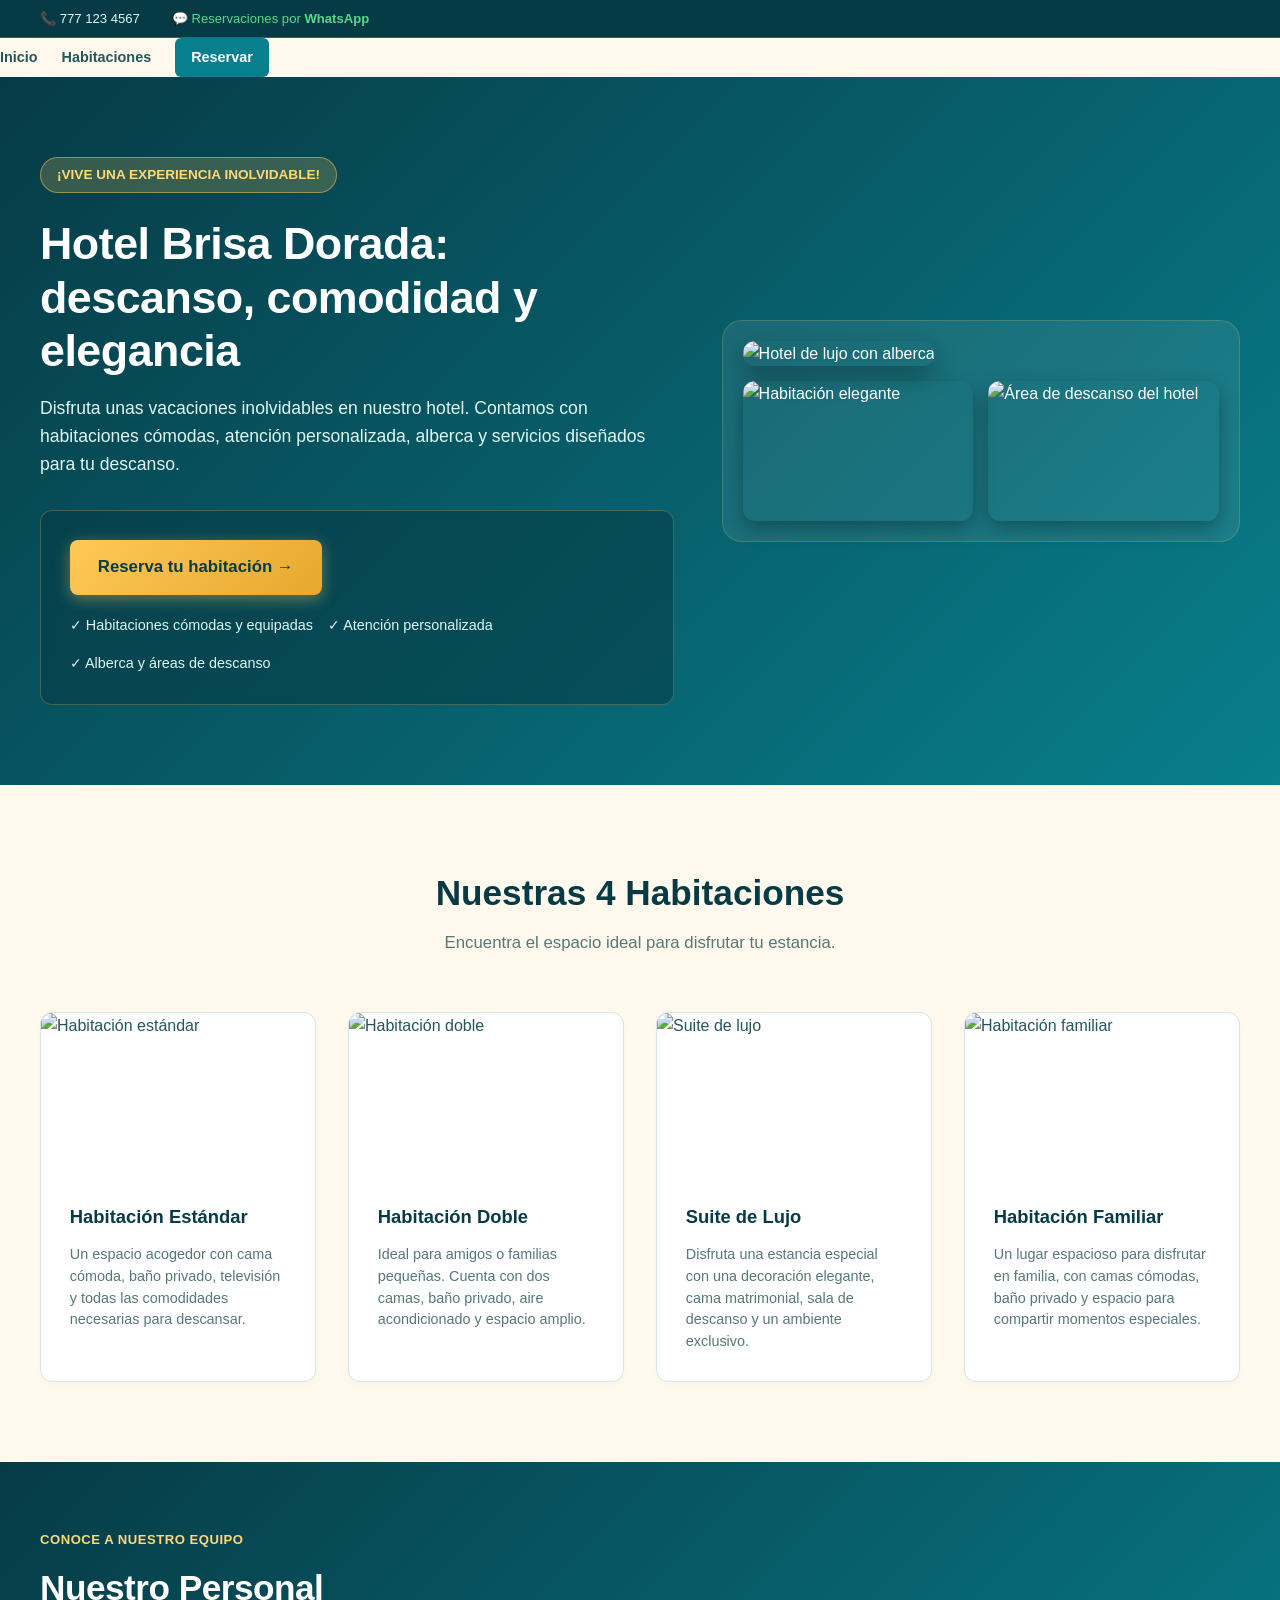
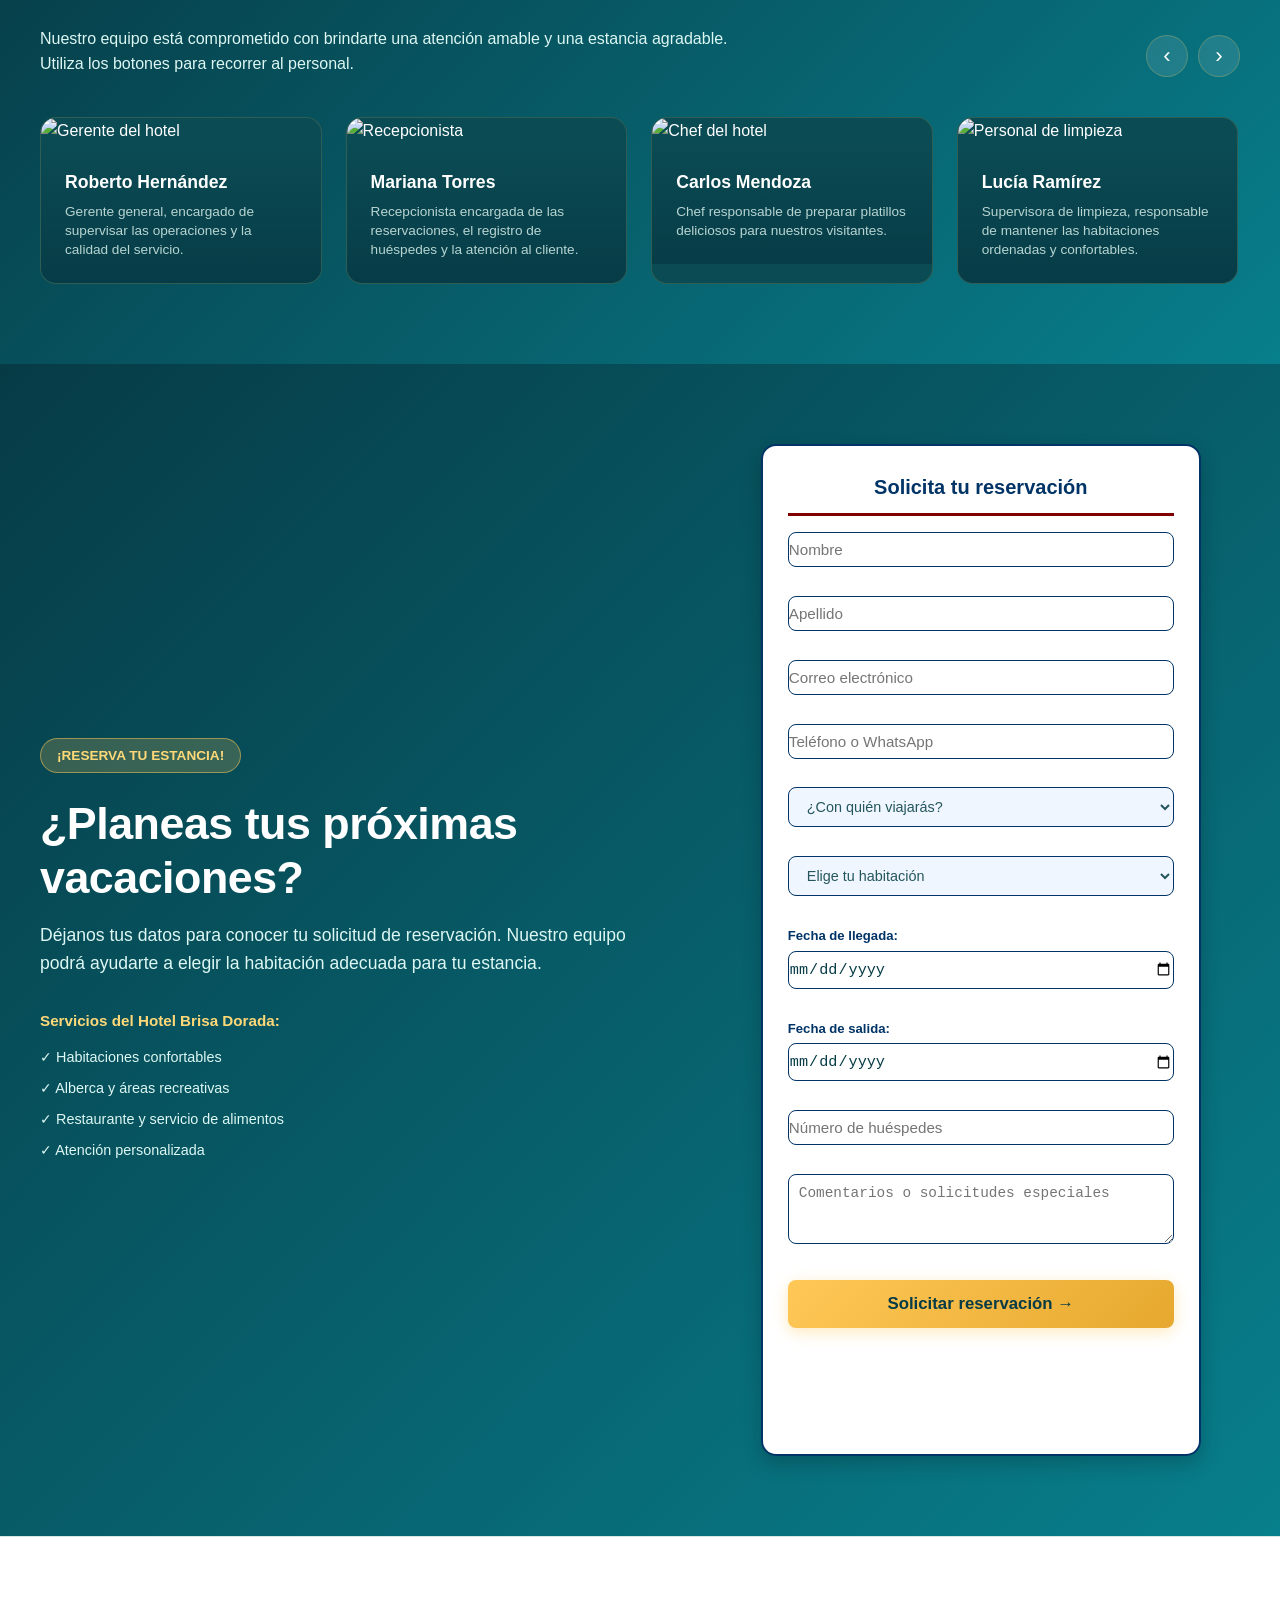
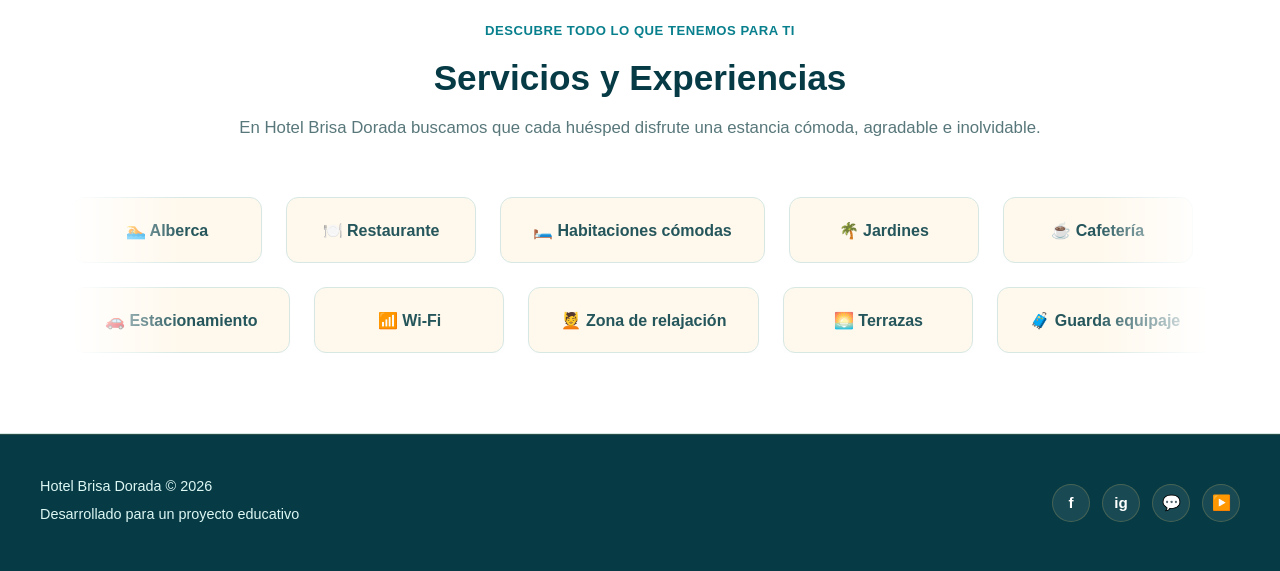
==== index.html @ 27f97573 "Mi Primera Publicación Publicación inicial con imágenes y archivos del proyecto" ====
<!--
  ======================================================================
  INSTITUCIÓN: CBTis 166 Pablo Torres Burgos
  ----------------------------------------------------------------------
  * Estudiante: Maldonado Sanchez Aivlis Luciana Nahomi
  * Grupo: 3B PRO VESP  
  * Actividad: Portal Institucional (Con barra superior, collage y formulario)
  ====================================================================== -->
<!DOCTYPE html>
<html lang="es">
<head>
    <meta charset="UTF-8">
    <meta name="viewport" content="width=device-width, initial-scale=1.0">
    <title>Hotel Brisa Dorada - Portal Oficial</title>
    <link rel="stylesheet" href="styles.css">
</head>
<body>

    <!-- BARRA SUPERIOR DE CONTACTO -->
    <div class="top-bar" id="inicio">
        <div class="top-bar-container">
            <div class="top-contacts">
                <span class="top-item">📞 777 123 4567</span>
                <span class="top-item whatsapp">💬 Reservaciones por <strong>WhatsApp</strong></span>
            </div>
        </div>
    </div>
            <nav class="nav-links">
                <a href="#inicio">Inicio</a>
                <a href="#oferta">Habitaciones</a>
                <a href="#reservaciones" class="btn-nav-login">Reservar</a>
            </nav>
        </div>
    </header>

    <!-- SECCIÓN PRINCIPAL DEL HOTEL -->
    <section class="hero-section">
        <div class="hero-container">

            <div class="hero-text-side">
                <span class="hero-tag">¡VIVE UNA EXPERIENCIA INOLVIDABLE!</span>

                <h1>Hotel Brisa Dorada: descanso, comodidad y elegancia</h1>

                <p>
                    Disfruta unas vacaciones inolvidables en nuestro hotel.
                    Contamos con habitaciones cómodas, atención personalizada,
                    alberca y servicios diseñados para tu descanso.
                </p>

                <div class="hero-cta-box">
                    <a href="#reservaciones" class="btn-orange">
                        Reserva tu habitación →
                    </a>

                    <div class="hero-benefits">
                        <span>✓ Habitaciones cómodas y equipadas</span>
                        <span>✓ Atención personalizada</span>
                        <span>✓ Alberca y áreas de descanso</span>
                    </div>
                </div>
            </div>

            <!-- IMÁGENES DEL HOTEL -->
            <div class="hero-image-side">
                <div class="image-collage">

                    <div class="collage-main">
                        <img
                            src="https://images.unsplash.com/photo-1566073771259-6a8506099945?auto=format&fit=crop&w=600&q=80"
                            alt="Hotel de lujo con alberca">
                    </div>

                    <div class="collage-sub">
                        <img
                            src="https://images.unsplash.com/photo-1611892440504-42a792e24d32?auto=format&fit=crop&w=300&q=80"
                            alt="Habitación elegante">

                        <img
                            src="https://images.unsplash.com/photo-1571896349842-33c89424de2d?auto=format&fit=crop&w=300&q=80"
                            alt="Área de descanso del hotel">
                    </div>

                </div>
            </div>

        </div>
    </section>

    <!-- SECCIÓN DE HABITACIONES -->
    <section id="oferta" class="careers-section">
        <div class="section-container">

            <div class="section-header">
                <h2>Nuestras 4 Habitaciones</h2>
                <p>Encuentra el espacio ideal para disfrutar tu estancia.</p>
            </div>

            <div class="careers-grid">

                <!-- HABITACIÓN 1 -->
                <div class="career-card">
                    <div class="career-img-container">
                        <img
                            src="https://images.unsplash.com/photo-1611892440504-42a792e24d32?auto=format&fit=crop&w=500&q=80"
                            alt="Habitación estándar">
                    </div>

                    <div class="career-content">
                        <h3>Habitación Estándar</h3>
                        <p>
                            Un espacio acogedor con cama cómoda, baño privado,
                            televisión y todas las comodidades necesarias
                            para descansar.
                        </p>
                    </div>
                </div>

                <!-- HABITACIÓN 2 -->
                <div class="career-card">
                    <div class="career-img-container">
                        <img
                            src="https://images.unsplash.com/photo-1590490360182-c33d57733427?auto=format&fit=crop&w=500&q=80"
                            alt="Habitación doble">
                    </div>

                    <div class="career-content">
                        <h3>Habitación Doble</h3>
                        <p>
                            Ideal para amigos o familias pequeñas.
                            Cuenta con dos camas, baño privado,
                            aire acondicionado y espacio amplio.
                        </p>
                    </div>
                </div>

                <!-- HABITACIÓN 3 -->
                <div class="career-card">
                    <div class="career-img-container">
                        <img
                            src="https://images.unsplash.com/photo-1578683010236-d716f9a3f461?auto=format&fit=crop&w=500&q=80"
                            alt="Suite de lujo">
                    </div>

                    <div class="career-content">
                        <h3>Suite de Lujo</h3>
                        <p>
                            Disfruta una estancia especial con una decoración
                            elegante, cama matrimonial, sala de descanso
                            y un ambiente exclusivo.
                        </p>
                    </div>
                </div>

                <!-- HABITACIÓN 4 -->
                <div class="career-card">
                    <div class="career-img-container">
                        <img
                            src="https://images.unsplash.com/photo-1595576508898-0ad5c879a061?auto=format&fit=crop&w=500&q=80"
                            alt="Habitación familiar">
                    </div>

                    <div class="career-content">
                        <h3>Habitación Familiar</h3>
                        <p>
                            Un lugar espacioso para disfrutar en familia,
                            con camas cómodas, baño privado y espacio
                            para compartir momentos especiales.
                        </p>
                    </div>
                </div>

            </div>
        </div>
    </section>

    <!-- SECCIÓN DEL PERSONAL DEL HOTEL -->
    <section class="teachers-section">
        <div class="teachers-container">

            <div class="teachers-header">
                <div>
                    <span class="teachers-tag">CONOCE A NUESTRO EQUIPO</span>

                    <h2>Nuestro Personal</h2>

                    <p>
                        Nuestro equipo está comprometido con brindarte
                        una atención amable y una estancia agradable.
                        Utiliza los botones para recorrer al personal.
                    </p>
                </div>

                <!-- BOTONES ORIGINALES -->
                <div class="teachers-nav-buttons">
                    <button id="btn-prev" class="nav-btn">‹</button>
                    <button id="btn-next" class="nav-btn">›</button>
                </div>
            </div>

            <!-- TARJETAS DEL PERSONAL -->
            <div class="teachers-grid" id="teachers-track">

                <div class="teacher-card">
                    <img
                        src="https://static.hosteltur.com/app/public/uploads/img/articles/2016/04/01/L_5c1a47b14cf1c_Miguel_Garcia_-_TIVOLI_Sao_Paulo_Mofarrej.jpg"
                        alt="Gerente del hotel">

                    <div class="teacher-info">
                        <h3>Roberto Hernández</h3>
                        <p>
                            Gerente general, encargado de supervisar
                            las operaciones y la calidad del servicio.
                        </p>
                    </div>
                </div>

                <div class="teacher-card">
                    <img
                        src="https://images.unsplash.com/photo-1580489944761-15a19d654956?auto=format&fit=crop&w=400&q=80"
                        alt="Recepcionista">

                    <div class="teacher-info">
                        <h3>Mariana Torres</h3>
                        <p>
                            Recepcionista encargada de las reservaciones,
                            el registro de huéspedes y la atención al cliente.
                        </p>
                    </div>
                </div>

                <div class="teacher-card">
                    <img
                        src="https://images.unsplash.com/photo-1577219491135-ce391730fb2c?auto=format&fit=crop&w=400&q=80"
                        alt="Chef del hotel">

                    <div class="teacher-info">
                        <h3>Carlos Mendoza</h3>
                        <p>
                            Chef responsable de preparar platillos
                            deliciosos para nuestros visitantes.
                        </p>
                    </div>
                </div>

                <div class="teacher-card">
                    <img
                        src="https://images.unsplash.com/photo-1581578731548-c64695cc6952?auto=format&fit=crop&w=400&q=80"
                        alt="Personal de limpieza">

                    <div class="teacher-info">
                        <h3>Lucía Ramírez</h3>
                        <p>
                            Supervisora de limpieza, responsable de mantener
                            las habitaciones ordenadas y confortables.
                        </p>
                    </div>
                </div>

                <div class="teacher-card">
                    <img
                        src="https://images.unsplash.com/photo-1500648767791-00dcc994a43e?auto=format&fit=crop&w=400&q=80"
                        alt="Encargado de mantenimiento">

                    <div class="teacher-info">
                        <h3>Daniel Flores</h3>
                        <p>
                            Encargado del mantenimiento de las instalaciones
                            y del buen funcionamiento de los servicios.
                        </p>
                    </div>
                </div>

                <div class="teacher-card">
                    <img
                        src="https://images.unsplash.com/photo-1551836022-d5d88e9218df?auto=format&fit=crop&w=400&q=80"
                        alt="Coordinadora de eventos">

                    <div class="teacher-info">
                        <h3>Andrea Castillo</h3>
                        <p>
                            Coordinadora de eventos y actividades especiales
                            para los huéspedes del hotel.
                        </p>
                    </div>
                </div>

                <div class="teacher-card">
                    <img
                        src="https://images.unsplash.com/photo-1517841905240-472988babdf9?auto=format&fit=crop&w=400&q=80"
                        alt="Personal de atención">

                    <div class="teacher-info">
                        <h3>Fernanda López</h3>
                        <p>
                            Asesora de atención al huésped, encargada
                            de resolver dudas y brindar recomendaciones.
                        </p>
                    </div>
                </div>

                <div class="teacher-card">
                    <img
                        src="https://images.unsplash.com/photo-1506794778202-cad84cf45f1d?auto=format&fit=crop&w=400&q=80"
                        alt="Encargado de actividades">

                    <div class="teacher-info">
                        <h3>Alex García</h3>
                        <p>
                            Encargado de organizar actividades recreativas
                            y apoyar a los visitantes durante su estancia.
                        </p>
                    </div>
                </div>

            </div>
        </div>
    </section>

    <!-- SECCIÓN DE RESERVACIONES -->
    <section class="hero-section" id="reservaciones">
        <div class="hero-container">

            <!-- INFORMACIÓN DE RESERVACIONES -->
            <div class="hero-text-side">
                <span class="hero-tag">¡RESERVA TU ESTANCIA!</span>

                <h1 class="hero-title-custom">¿Planeas tus próximas vacaciones?</h1>

                <p class="hero-desc-custom">
                    Déjanos tus datos para conocer tu solicitud de reservación.
                    Nuestro equipo podrá ayudarte a elegir la habitación
                    adecuada para tu estancia.
                </p>

                <div class="hero-subtitle-custom">
                    Servicios del Hotel Brisa Dorada:
                </div>

                <div class="hero-benefits hero-benefits-column">
                    <span>✓ Habitaciones confortables</span>
                    <span>✓ Alberca y áreas recreativas</span>
                    <span>✓ Restaurante y servicio de alimentos</span>
                    <span>✓ Atención personalizada</span>
                </div>
            </div>

            <!-- FORMULARIO -->
            <div class="hero-form-side">
                <div class="cbtis-hero-form-card"
                     style="background:#ffffff; border:2px solid #003366; border-radius:15px; box-shadow:0 8px 20px rgba(0,0,0,0.2); padding:25px;">

                    <h3 class="form-card-title"
                        style="color:#003366; font-weight:bold; text-align:center; border-bottom:3px solid #800000; padding-bottom:10px;">
                        Solicita tu reservación
                    </h3>

                    <form id="form-hero-informes" action="#" method="POST" autocomplete="on">

                        <!-- 1. Nombre -->
                        <div class="cbtis-input-group form-group-margin">
                            <input
                                type="text"
                                id="info_nombre"
                                name="nombre"
                                required
                                placeholder="Nombre"
                                class="form-control-input"
                                style="border:1.5px solid #003366; border-radius:8px;"
                                autocomplete="given-name">
                        </div>

                        <!-- 2. Apellido -->
                        <div class="cbtis-input-group form-group-margin">
                            <input
                                type="text"
                                id="info_apellido"
                                name="apellido"
                                required
                                placeholder="Apellido"
                                class="form-control-input"
                                style="border:1.5px solid #003366; border-radius:8px;"
                                autocomplete="family-name">
                        </div>

                        <!-- 3. Correo -->
                        <div class="cbtis-input-group form-group-margin">
                            <input
                                type="email"
                                id="info_email"
                                name="email"
                                required
                                placeholder="Correo electrónico"
                                class="form-control-input"
                                style="border:1.5px solid #003366; border-radius:8px;"
                                autocomplete="email">
                        </div>

                        <!-- 4. Teléfono -->
                        <div class="cbtis-input-group form-group-margin">
                            <input
                                type="tel"
                                id="info_telefono"
                                name="telefono"
                                required
                                placeholder="Teléfono o WhatsApp"
                                class="form-control-input"
                                style="border:1.5px solid #003366; border-radius:8px;"
                                pattern="[0-9]{10}"
                                maxlength="10"
                                autocomplete="tel">
                        </div>

                        <!-- 5. Tipo de huésped -->
                        <div class="cbtis-input-group form-group-margin">
                            <select
                                id="info_nivel"
                                name="tipo_huesped"
                                required
                                class="form-control-select"
                                style="border:1.5px solid #003366; border-radius:8px; background-color:#f0f6ff;">

                                <option value="" disabled selected>
                                    ¿Con quién viajarás?
                                </option>

                                <optgroup label="TIPO DE VIAJE">
                                    <option value="individual">Viaje individual</option>
                                    <option value="pareja">Viaje en pareja</option>
                                    <option value="familia">Viaje familiar</option>
                                </optgroup>

                                <optgroup label="OTROS">
                                    <option value="amigos">Viaje con amigos</option>
                                    <option value="negocios">Viaje de negocios</option>
                                </optgroup>
                            </select>
                        </div>

                        <!-- 6. Tipo de habitación -->
                        <div class="cbtis-input-group form-group-margin">
                            <select
                                id="info_carrera"
                                name="habitacion"
                                required
                                class="form-control-select"
                                style="border:1.5px solid #003366; border-radius:8px; background-color:#f0f6ff;">

                                <option value="" disabled selected>
                                    Elige tu habitación
                                </option>

                                <optgroup label="HABITACIONES">
                                    <option value="estandar">Habitación Estándar</option>
                                    <option value="doble">Habitación Doble</option>
                                </optgroup>

                                <optgroup label="HABITACIONES ESPECIALES">
                                    <option value="suite">Suite de Lujo</option>
                                    <option value="familiar">Habitación Familiar</option>
                                </optgroup>
                            </select>
                        </div>

                        <!-- 7. Fecha de llegada -->
                        <div class="cbtis-input-group form-group-margin">
                            <label
                                for="info_fecha"
                                class="form-date-label"
                                style="color:#003366; font-weight:bold;">
                                Fecha de llegada:
                            </label>

                            <input
                                type="date"
                                id="info_fecha"
                                name="fecha_llegada"
                                required
                                class="form-control-date"
                                style="border:1.5px solid #003366; border-radius:8px;">
                        </div>

                        <!-- 8. Fecha de salida -->
                        <div class="cbtis-input-group form-group-margin">
                            <label
                                for="info_salida"
                                class="form-date-label"
                                style="color:#003366; font-weight:bold;">
                                Fecha de salida:
                            </label>

                            <input
                                type="date"
                                id="info_salida"
                                name="fecha_salida"
                                required
                                class="form-control-date"
                                style="border:1.5px solid #003366; border-radius:8px;">
                        </div>

                        <!-- 9. Número de huéspedes -->
                        <div class="cbtis-input-group form-group-margin">
                            <input
                                type="number"
                                id="info_personas"
                                name="personas"
                                required
                                min="1"
                                max="10"
                                placeholder="Número de huéspedes"
                                class="form-control-input"
                                style="border:1.5px solid #003366; border-radius:8px;">
                        </div>

                        <!-- 10. Comentarios -->
                        <div class="cbtis-input-group form-group-margin">
                            <textarea
                                id="info_comentarios"
                                name="comentarios"
                                placeholder="Comentarios o solicitudes especiales"
                                class="form-control-input"
                                rows="3"
                                style="width:100%; border:1.5px solid #003366; border-radius:8px; padding:10px;"></textarea>
                        </div>

                        <button
                            type="submit"
                            class="btn-orange"
                            style="width:100%; border:0; cursor:pointer;">
                            Solicitar reservación →
                        </button>

                    </form>
                </div>
            </div>

        </div>
    </section>

    <!-- SECCIÓN DE SERVICIOS Y COLABORADORES -->
    <section class="convenios-section">
        <div class="convenios-container">

            <div class="section-header">
                <span class="teachers-tag convenience-tag-custom">
                    DESCUBRE TODO LO QUE TENEMOS PARA TI
                </span>

                <h2>Servicios y Experiencias</h2>

                <p>
                    En Hotel Brisa Dorada buscamos que cada huésped
                    disfrute una estancia cómoda, agradable e inolvidable.
                </p>
            </div>

            <!-- LÍNEA 1 -->
            <div class="marquee-wrapper">
                <div class="marquee-track marquee-track-top">

                    <div class="convenio-card">🏊 Alberca</div>
                    <div class="convenio-card">🍽️ Restaurante</div>
                    <div class="convenio-card">🛏️ Habitaciones cómodas</div>
                    <div class="convenio-card">🌴 Jardines</div>
                    <div class="convenio-card">☕ Cafetería</div>
                    <div class="convenio-card">🧹 Limpieza diaria</div>
                    <div class="convenio-card">🎉 Eventos especiales</div>
                    <div class="convenio-card">🛎️ Recepción</div>

                    <!-- DUPLICADOS PARA EL EFECTO INFINITO -->
                    <div class="convenio-card">🏊 Alberca</div>
                    <div class="convenio-card">🍽️ Restaurante</div>
                    <div class="convenio-card">🛏️ Habitaciones cómodas</div>
                    <div class="convenio-card">🌴 Jardines</div>
                    <div class="convenio-card">☕ Cafetería</div>
                    <div class="convenio-card">🧹 Limpieza diaria</div>
                    <div class="convenio-card">🎉 Eventos especiales</div>
                    <div class="convenio-card">🛎️ Recepción</div>

                </div>
            </div>

            <!-- LÍNEA 2 -->
            <div class="marquee-wrapper marquee-wrapper-spacing">
                <div class="marquee-track marquee-track-bottom">

                    <div class="convenio-card">🚗 Estacionamiento</div>
                    <div class="convenio-card">📶 Wi-Fi</div>
                    <div class="convenio-card">💆 Zona de relajación</div>
                    <div class="convenio-card">🌅 Terrazas</div>
                    <div class="convenio-card">🧳 Guarda equipaje</div>
                    <div class="convenio-card">🥐 Desayunos</div>
                    <div class="convenio-card">👨‍👩‍👧‍👦 Área familiar</div>
                    <div class="convenio-card">🌺 Áreas verdes</div>

                    <!-- DUPLICADOS PARA EL EFECTO INFINITO -->
                    <div class="convenio-card">🚗 Estacionamiento</div>
                    <div class="convenio-card">📶 Wi-Fi</div>
                    <div class="convenio-card">💆 Zona de relajación</div>
                    <div class="convenio-card">🌅 Terrazas</div>
                    <div class="convenio-card">🧳 Guarda equipaje</div>
                    <div class="convenio-card">🥐 Desayunos</div>
                    <div class="convenio-card">👨‍👩‍👧‍👦 Área familiar</div>
                    <div class="convenio-card">🌺 Áreas verdes</div>

                </div>
            </div>
        </div>
    </section>

    <!-- PIE DE PÁGINA -->
    <footer class="footer">
        <div class="footer-container">

            <div class="footer-info">
                <p>Hotel Brisa Dorada &copy; 2026</p>
                <p class="footer-author">
                    Desarrollado para un proyecto educativo
                </p>
            </div>

            <!-- REDES SOCIALES -->
            <div class="footer-socials">
                <a href="https://facebook.com"
                   target="_blank"
                   rel="noopener noreferrer"
                   class="social-icon"
                   title="Facebook">f</a>

                <a href="https://instagram.com"
                   target="_blank"
                   rel="noopener noreferrer"
                   class="social-icon"
                   title="Instagram">ig</a>

                <a href="https://whatsapp.com"
                   target="_blank"
                   rel="noopener noreferrer"
                   class="social-icon"
                   title="WhatsApp">💬</a>

                <a href="https://youtube.com"
                   target="_blank"
                   rel="noopener noreferrer"
                   class="social-icon"
                   title="YouTube">▶️</a>
            </div>

        </div>
    </footer>

    <script src="script.js"></script>
</body>
</html>
---- styles.css ----
/* ======================================================================
   ESTILOS GENERALES Y PORTADA - HOTEL
   ====================================================================== */
*{
    box-sizing: border-box; /* Incluye bordes y rellenos en el ancho y alto total */
    margin: 0;              /* Elimina los márgenes predeterminados de la página */
    padding: 0;             /* Elimina los rellenos internos predeterminados */
}

body {
    font-family: 'Segoe UI', Tahoma, Geneva, Verdana, sans-serif; /* Tipografía principal limpia y moderna */
    color: #24565C;                 /* Color de texto base */
    background-color: #FFF8EC;      /* Color de fondo general */
    line-height: 1.6;               /* Espaciado de línea cómodo para la lectura */
}

/* --------------------------------------------------------------------
   BARRA SUPERIOR DE CONTACTO
   -------------------------------------------------------------------- */
.top-bar {
    background-color: #063B46;              /* Fondo oscuro */
    color: #DDF7F3;                         /* Texto claro */
    font-size: 0.82rem;
    padding: 0.5rem 2rem;
    border-bottom: 1px solid rgba(255, 200, 87, 0.25);
}

.top-bar-container {
    max-width: 1200px;
    margin: 0 auto;
    display: flex;
    justify-content: space-between;
    align-items: center;
}

.top-contacts {
    display: flex;
    gap: 2rem;
}

.top-item.whatsapp {
    color: #58D68D;
}

/* ======================================================================
   BARRA DE NAVEGACIÓN RESPONSIVA
   ====================================================================== */
.navbar {
    background-color: #FFFFFF;
    border-bottom: 1px solid #D6E7E4;
    position: sticky;
    top: 0;
    z-index: 1000;
    padding: 0.8rem 1.5rem;
}

.nav-container {
    max-width: 1200px;
    margin: 0 auto;
    display: flex;
    justify-content: space-between;
    align-items: center;
    flex-wrap: wrap;
    gap: 1rem;
}

.nav-brand {
    display: flex;
    align-items: center;
}

.brand-logo-img {
    height: 55px;
    width: auto;
    object-fit: contain;
    display: block;
}

.nav-links {
    display: flex;
    align-items: center;
    gap: 1.5rem;
    flex-wrap: wrap;
}

.nav-links a {
    text-decoration: none;
    color: #24565C;
    font-weight: 600;
    font-size: 0.9rem;
    transition: color 0.2s;
}

.nav-links a:hover {
    color: #087F8C;
}

.btn-nav-login {
    background-color: #087F8C;
    color: white !important;
    padding: 8px 16px;
    border-radius: 6px;
    transition: background-color 0.2s;
}

.btn-nav-login:hover {
    background-color: #063B46;
}

@media (max-width: 600px) {
    .navbar {
        padding: 0.6rem 1rem;
    }
    .nav-container {
        justify-content: center;
    }
    .nav-links {
        gap: 1rem;
        justify-content: center;
    }
}

/* --------------------------------------------------------------------
   SECCIÓN HERO (DOS COLUMNAS CON COLLAGE)
   -------------------------------------------------------------------- */
.hero-section {
    background: linear-gradient(135deg, #063B46 0%, #087F8C 100%);
    color: white;
    padding: 5rem 2rem;
    overflow: hidden;
}

.hero-container {
    max-width: 1200px;
    margin: 0 auto;
    display: grid;
    grid-template-columns: 1.1fr 0.9fr;
    gap: 3rem;
    align-items: center;
}

@media (max-width: 900px) {
    .hero-container {
        grid-template-columns: 1fr;
    }
}

.hero-tag {
    display: inline-block;
    background-color: rgba(255, 200, 87, 0.2);
    border: 1px solid rgba(255, 200, 87, 0.5);
    color: #FFD978;
    padding: 6px 16px;
    border-radius: 20px;
    font-size: 0.85rem;
    font-weight: 600;
    text-transform: uppercase;
    margin-bottom: 1.5rem;
}

.hero-text-side h1 {
    font-size: 2.8rem;
    font-weight: 800;
    margin-bottom: 1rem;
    letter-spacing: -0.5px;
    line-height: 1.2;
}

.hero-text-side p {
    font-size: 1.1rem;
    color: #DDF7F3;
    margin-bottom: 2rem;
    line-height: 1.6;
}

.hero-cta-box {
    background: rgba(6, 59, 70, 0.55);
    border: 1px solid rgba(255, 200, 87, 0.25);
    padding: 1.8rem;
    border-radius: 12px;
    backdrop-filter: blur(6px);
}

.btn-orange {
    display: inline-block;
    background: linear-gradient(135deg, #FFC857 0%, #E6A82E 100%);
    color: #063B46;
    padding: 14px 28px;
    border-radius: 8px;
    text-decoration: none;
    font-weight: 700;
    font-size: 1.05rem;
    box-shadow: 0 4px 15px rgba(255, 200, 87, 0.4);
    transition: transform 0.2s, box-shadow 0.2s;
    margin-bottom: 1.2rem;
}

.btn-orange:hover {
    transform: translateY(-2px);
    box-shadow: 0 6px 20px rgba(255, 200, 87, 0.6);
}

.hero-benefits {
    display: flex;
    flex-wrap: wrap;
    gap: 15px;
    font-size: 0.9rem;
    color: #DDF7F3;
    font-weight: 500;
}

/* Estilos del Collage de Imágenes */
.image-collage {
    display: flex;
    flex-direction: column;
    gap: 15px;
    background: rgba(255, 255, 255, 0.08);
    padding: 20px;
    border-radius: 20px;
    border: 1px solid rgba(255, 200, 87, 0.2);
}

.collage-main img {
    width: 100%;
    height: 240px;
    object-fit: cover;
    border-radius: 12px;
    box-shadow: 0 10px 25px rgba(0,0,0,0.3);
}

.collage-sub {
    display: grid;
    grid-template-columns: 1fr 1fr;
    gap: 15px;
}

.collage-sub img {
    width: 100%;
    height: 140px;
    object-fit: cover;
    border-radius: 12px;
    box-shadow: 0 8px 20px rgba(0,0,0,0.3);
}

/* Clases específicas para el formulario de informes */
.hero-title-custom {
    font-size: 2.5rem;
    margin-bottom: 1rem;
}

.hero-desc-custom {
    color: #DDF7F3;
    font-size: 1rem;
    margin-bottom: 1.5rem;
}

.hero-subtitle-custom {
    font-size: 0.95rem;
    font-weight: 600;
    color: #FFD978;
    margin-bottom: 0.8rem;
}

.hero-benefits-column {
    display: flex;
    flex-direction: column;
    gap: 8px;
}

.cbtis-hero-form-card {
    background-color: #FFFFFF;
    padding: 2.2rem;
    border-radius: 16px;
    box-shadow: 0 20px 40px rgba(6, 59, 70, 0.2);
    width: 100%;
    max-width: 440px;
    margin: 0 auto;
}

.form-card-title {
    color: #063B46;
    font-size: 1.25rem;
    font-weight: 700;
    margin-bottom: 1rem;
    text-align: center;
}

.form-group-margin {
    margin-bottom: 1rem;
}

.form-control-input {
    width: 100%;
    border: 1px solid #C5DAD7;
    border-radius: 8px;
    padding: 10px 14px;
    font-size: 0.9rem;
    outline: none;
}

.form-control-select {
    width: 100%;
    border: 1px solid #C5DAD7;
    border-radius: 8px;
    padding: 10px 14px;
    font-size: 0.9rem;
    background: #FFFFFF;
    color: #24565C;
    outline: none;
}

.form-date-label {
    font-size: 0.78rem;
    color: #58777A;
    display: block;
    margin-bottom: 2px;
}

.form-control-date {
    width: 100%;
    border: 1px solid #C5DAD7;
    border-radius: 8px;
    padding: 8px 14px;
    font-size: 0.9rem;
    color: #24565C;
    outline: none;
}

.form-control-textarea {
    width: 100%;
    border: 1px solid #C5DAD7;
    border-radius: 8px;
    padding: 10px 14px;
    font-size: 0.9rem;
    outline: none;
    font-family: inherit;
}

/* ======================================================================
   CORRECCIÓN DEFINITIVA PARA LA CASILLA Y EL TEXTO DE ACEPTAR TÉRMINOS
   ====================================================================== */
.form-group-checkbox {
    margin-bottom: 1.2rem;
    display: flex;
    flex-direction: row !important;
    align-items: flex-start !important;
    justify-content: flex-start !important;
    gap: 10px;
    text-align: left;
    width: 100%;
}

.form-checkbox-input {
    width: 18px !important;
    height: 18px !important;
    min-width: 18px;
    cursor: pointer;
    margin-top: 2px;
    flex-shrink: 0;
    appearance: auto;
    -webkit-appearance: checkbox;
}

.form-checkbox-label {
    font-size: 0.78rem !important;
    color: #24565C !important;
    line-height: 1.35 !important;
    cursor: pointer;
    display: inline-block !important;
    width: auto !important;
    flex: 1;
}

.form-submit-btn {
    background-color: #087F8C;
    width: 100%;
    border-radius: 8px;
    padding: 12px;
    font-weight: 700;
    color: white;
    border: none;
    cursor: pointer;
    transition: background 0.2s;
}

.cbtis-hero-form-card input:focus, 
.cbtis-hero-form-card select:focus, 
.cbtis-hero-form-card textarea:focus {
    border-color: #087F8C !important;
    box-shadow: 0 0 0 3px rgba(8, 127, 140, 0.15);
}

/* ======================================================================
   ESTILOS DE OFERTA EDUCATIVA CON IMÁGENES
   ====================================================================== */
.careers-section {
    padding: 5rem 2rem;
    background-color: #FFF8EC;
}

.section-container {
    max-width: 1200px;
    margin: 0 auto;
}

.section-header {
    text-align: center;
    margin-bottom: 3.5rem;
}

.section-header h2 {
    font-size: 2.2rem;
    color: #063B46;
    margin-bottom: 0.5rem;
}

.section-header p {
    color: #58777A;
    font-size: 1.05rem;
}

.careers-grid {
    display: grid;
    grid-template-columns: repeat(auto-fit, minmax(260px, 1fr));
    gap: 2rem;
}

.career-card {
    background-color: #FFFFFF;
    border: 1px solid #D6E7E4;
    border-radius: 12px;
    overflow: hidden;
    box-shadow: 0 4px 6px rgba(6, 59, 70, 0.02);
    transition: transform 0.2s ease, box-shadow 0.2s ease;
}

.career-card:hover {
    transform: translateY(-5px);
    box-shadow: 0 15px 30px rgba(6, 59, 70, 0.08);
    border-color: #C5DAD7;
}

.career-img-container {
    width: 100%;
    height: 160px;
    overflow: hidden;
}

.career-img-container img {
    width: 100%;
    height: 100%;
    object-fit: cover;
    transition: transform 0.3s ease;
}

.career-card:hover .career-img-container img {
    transform: scale(1.05);
}

.career-content {
    padding: 1.8rem;
}

.career-content h3 {
    font-size: 1.15rem;
    color: #063B46;
    margin-bottom: 0.8rem;
    font-weight: 700;
}

.career-content p {
    color: #58777A;
    font-size: 0.9rem;
    line-height: 1.5;
}

/* ======================================================================
   ESTILOS DEL PIE DE PÁGINA (FOOTER CON REDES SOCIALES)
   ====================================================================== */
.footer {
    background-color: #063B46;
    color: #C5DAD7;
    padding: 2.5rem 2rem;
    border-top: 1px solid rgba(255, 200, 87, 0.15);
}

.footer-container {
    max-width: 1200px;
    margin: 0 auto;
    display: flex;
    justify-content: space-between;
    align-items: center;
    flex-wrap: wrap;
    gap: 1.5rem;
}

.footer-info p {
    font-size: 0.9rem;
    color: #DDF7F3;
    margin-bottom: 0.3rem;
}

.footer-author {
    font-size: 0.82rem;
    color: #91B8B8;
}

.footer-socials {
    display: flex;
    gap: 12px;
}

.social-icon {
    width: 38px;
    height: 38px;
    background: rgba(255, 255, 255, 0.08);
    border: 1px solid rgba(255, 200, 87, 0.2);
    color: #FFFFFF;
    border-radius: 50%;
    display: flex;
    align-items: center;
    justify-content: center;
    text-decoration: none;
    font-weight: 700;
    font-size: 0.95rem;
    transition: background 0.2s, transform 0.2s, border-color 0.2s;
}

.social-icon:hover {
    background: #087F8C;
    border-color: #FFC857;
    transform: translateY(-3px);
}

@media (max-width: 768px) {
    .footer-container {
        flex-direction: column;
        text-align: center;
    }
    .footer-socials {
        justify-content: center;
    }
}

/* ======================================================================
   ESTILOS DE LOGIN EN PANTALLA PARTIDA - HOTEL
   ====================================================================== */
.cbtis-login-body {
    margin: 0;
    padding: 0;
    font-family: 'Segoe UI', Tahoma, Geneva, Verdana, sans-serif;
    background: linear-gradient(135deg, #063B46 0%, #087F8C 100%);
    min-height: 100vh;
    display: flex;
    justify-content: center;
    align-items: center;
}

.cbtis-login-container {
    width: 100%;
    max-width: 1000px;
    height: 600px;
    background-color: #FFFFFF;
    border-radius: 12px;
    box-shadow: 0 25px 50px rgba(6, 59, 70, 0.35);
    display: grid;
    grid-template-columns: 1fr 1fr;
    overflow: hidden;
    margin: 2rem;
}

@media (max-width: 850px) {
    .cbtis-login-container {
        grid-template-columns: 1fr;
        height: auto;
    }
    .cbtis-left-panel {
        display: none;
    }
}

.cbtis-left-panel {
    background: linear-gradient(135deg, #087F8C 0%, #063B46 100%);
    color: white;
    padding: 3rem;
    display: flex;
    flex-direction: column;
    justify-content: space-between;
}

.cbtis-illustration-box {
    text-align: center;
    margin-top: 1rem;
}

.cbtis-badge-icon {
    font-size: 4.5rem;
    margin-bottom: 0.5rem;
}

.cbtis-illustration-box h2 {
    font-size: 2rem;
    font-weight: 800;
    letter-spacing: 1px;
}

.cbtis-notices-box {
    background: rgba(255, 255, 255, 0.1);
    padding: 1.2rem;
    border-radius: 8px;
    margin-top: 1.5rem;
}

.cbtis-notices-box h3 {
    font-size: 1.1rem;
    margin-bottom: 0.4rem;
}

.cbtis-notices-box p {
    font-size: 0.85rem;
    color: #DDF7F3;
    line-height: 1.4;
}

.cbtis-slider-dots {
    display: flex;
    justify-content: center;
    gap: 8px;
    margin-top: 1.5rem;
}

.cbtis-dot {
    width: 8px;
    height: 8px;
    background-color: rgba(255, 255, 255, 0.4);
    border-radius: 50%;
}

.cbtis-dot.active {
    background-color: #FFC857;
    width: 24px;
    border-radius: 4px;
}

.cbtis-left-footer {
    font-size: 0.72rem;
    color: #DDF7F3;
    text-align: center;
    line-height: 1.3;
}

.cbtis-right-panel {
    background-color: #FFFFFF;
    padding: 3rem 3.5rem;
    display: flex;
    flex-direction: column;
    justify-content: center;
}

.cbtis-login-wrapper {
    width: 100%;
    max-width: 350px;
    margin: 0 auto;
}

.login-back-container {
    margin-bottom: 1.5rem;
}

.cbtis-back-link {
    color: #087F8C;
    font-size: 0.82rem;
    text-decoration: none;
    font-weight: 600;
}

.cbtis-back-link:hover {
    text-decoration: underline;
}

.cbtis-logo-header {
    text-align: center;
    margin-bottom: 2rem;
}

.login-logo-emoji {
    font-size: 2.2rem;
    margin-bottom: 0.2rem;
}

.cbtis-logo-header h1 {
    font-size: 1.3rem;
    color: #063B46;
    font-weight: 700;
}

.cbtis-logo-header h1 span {
    color: #D6A52C;
}

.cbtis-input-group {
    margin-bottom: 1.8rem;
    position: relative;
}

.cbtis-input-group label {
    display: block;
    font-size: 0.82rem;
    color: #58777A;
    margin-bottom: 0.3rem;
    font-weight: 500;
}

.cbtis-input-group input {
    width: 100%;
    border: none;
    border-bottom: 1px solid #C5DAD7;
    padding: 8px 0;
    font-size: 0.95rem;
    color: #063B46;
    background: transparent;
    outline: none;
    transition: border-color 0.2s;
}

.cbtis-input-group input:focus {
    border-bottom: 2px solid #087F8C;
}

.cbtis-btn-ingresar {
    width: 100%;
    background-color: #087F8C;
    color: white;
    border: none;
    padding: 12px;
    border-radius: 6px;
    font-weight: 700;
    font-size: 0.95rem;
    cursor: pointer;
    box-shadow: 0 4px 12px rgba(8, 127, 140, 0.3);
    transition: background-color 0.2s, transform 0.1s;
    margin-top: 0.5rem;
}

.cbtis-btn-ingresar:hover {
    background-color: #063B46;
}

.cbtis-login-help {
    text-align: center;
    margin-top: 1.8rem;
    font-size: 0.82rem;
}

.cbtis-login-help a {
    color: #087F8C;
    text-decoration: none;
    font-weight: 600;
}

.cbtis-login-help a:hover {
    text-decoration: underline;
}

/* ======================================================================
   ESTILOS Y RECORRIDO DE DOCENTES
   ====================================================================== */
.teachers-section {
    background: linear-gradient(135deg, #063B46 0%, #087F8C 100%);
    color: white;
    padding: 4rem 1.5rem;
}

.teachers-container {
    max-width: 1200px;
    margin: 0 auto;
}

.teachers-header {
    display: flex;
    justify-content: space-between;
    align-items: flex-end;
    margin-bottom: 2.5rem;
    flex-wrap: wrap;
    gap: 1.5rem;
}

.teachers-tag {
    display: inline-block;
    color: #FFD978;
    font-size: 0.82rem;
    font-weight: 700;
    text-transform: uppercase;
    margin-bottom: 0.6rem;
    letter-spacing: 0.5px;
}

.convenience-tag-custom {
    color: #087F8C;
}

.teachers-header h2 {
    font-size: 2.2rem;
    font-weight: 800;
    margin-bottom: 0.6rem;
    letter-spacing: -0.5px;
}

.teachers-header p {
    color: #DDF7F3;
    font-size: 1rem;
    max-width: 700px;
    line-height: 1.6;
}

.teachers-nav-buttons {
    display: flex;
    gap: 10px;
}

.nav-btn {
    width: 42px;
    height: 42px;
    background: rgba(255, 255, 255, 0.1);
    border: 1px solid rgba(255, 200, 87, 0.25);
    color: white;
    border-radius: 50%;
    font-size: 1.4rem;
    cursor: pointer;
    display: flex;
    align-items: center;
    justify-content: center;
    transition: background 0.2s, transform 0.1s;
}

.nav-btn:hover {
    background: rgba(255, 200, 87, 0.25);
    transform: scale(1.05);
}

.teachers-grid {
    display: flex;
    gap: 1.5rem;
    overflow-x: auto;
    scroll-behavior: smooth;
    padding-bottom: 1rem;
    scrollbar-width: none;
}

.teachers-grid::-webkit-scrollbar {
    display: none;
}

.teacher-card {
    flex: 0 0 calc(25% - 1.15rem);
    background: #0B4B54;
    border-radius: 16px;
    overflow: hidden;
    border: 1px solid rgba(255, 200, 87, 0.15);
    transition: transform 0.2s ease, box-shadow 0.2s ease;
}

@media (max-width: 1024px) {
    .teacher-card {
        flex: 0 0 calc(43% - 0.75rem);
    }
}

@media (max-width: 650px) {
    .teacher-card {
        flex: 0 0 82%;
    }
}

.teacher-card:hover {
    transform: translateY(-5px);
    box-shadow: 0 15px 30px rgba(0, 0, 0, 0.4);
}

.teacher-card img {
    width: 100%;
    height: 240px;
    object-fit: cover;
    object-position: top;
}

.teacher-info {
    padding: 1.5rem;
    background: linear-gradient(180deg, rgba(11, 75, 84, 0.9) 0%, rgba(6, 59, 70, 0.95) 100%);
}

.teacher-info h3 {
    font-size: 1.1rem;
    font-weight: 700;
    color: white;
    margin-bottom: 0.4rem;
}

.teacher-info p {
    font-size: 0.85rem;
    color: #B7D4D1;
    line-height: 1.4;
}

/* ======================================================================
   ESTILOS DE CONVENIOS EN DOBLE LÍNEA (MARQUESINAS INFINITAS)
   ====================================================================== */
.convenios-section {
    padding: 5rem 0;
    background-color: #FFFFFF;
    overflow: hidden;
    border-top: 1px solid #D6E7E4;
    border-bottom: 1px solid #D6E7E4;
}

.convenios-container {
    max-width: 1200px;
    margin: 0 auto;
    padding: 0 2rem;
}

.marquee-wrapper {
    position: relative;
    width: 100%;
    overflow: hidden;
    mask-image: linear-gradient(to right, transparent, black 10%, black 90%, transparent);
    -webkit-mask-image: linear-gradient(to right, transparent, black 10%, black 90%, transparent);
}

.marquee-wrapper-spacing {
    margin-top: 1.5rem;
}

.marquee-track {
    display: flex;
    gap: 1.5rem;
    width: max-content;
}

.marquee-wrapper:hover .marquee-track {
    animation-play-state: paused !important;
}

.marquee-track-top {
    animation: scrollLeft 35s linear infinite;
}

.marquee-track-bottom {
    animation: scrollRight 35s linear infinite;
}

@keyframes scrollLeft {
    0% { transform: translateX(0); }
    100% { transform: translateX(-50%); }
}

@keyframes scrollRight {
    0% { transform: translateX(-50%); }
    100% { transform: translateX(0); }
}

.convenio-card {
    background: #FFF8EC;
    border: 1px solid #D6E7E4;
    padding: 1.2rem 2rem;
    border-radius: 12px;
    font-weight: 600;
    font-size: 1rem;
    color: #24565C;
    white-space: nowrap;
    box-shadow: 0 4px 6px rgba(6, 59, 70, 0.01);
    transition: transform 0.2s ease, border-color 0.2s ease, background-color 0.2s ease;
    display: flex;
    align-items: center;
    justify-content: center;
    min-width: 190px;
}

.convenio-card:hover {
    transform: translateY(-3px);
    border-color: #087F8C;
    background-color: #FFFFFF;
    color: #087F8C;
    box-shadow: 0 10px 20px rgba(8, 127, 140, 0.08);
}
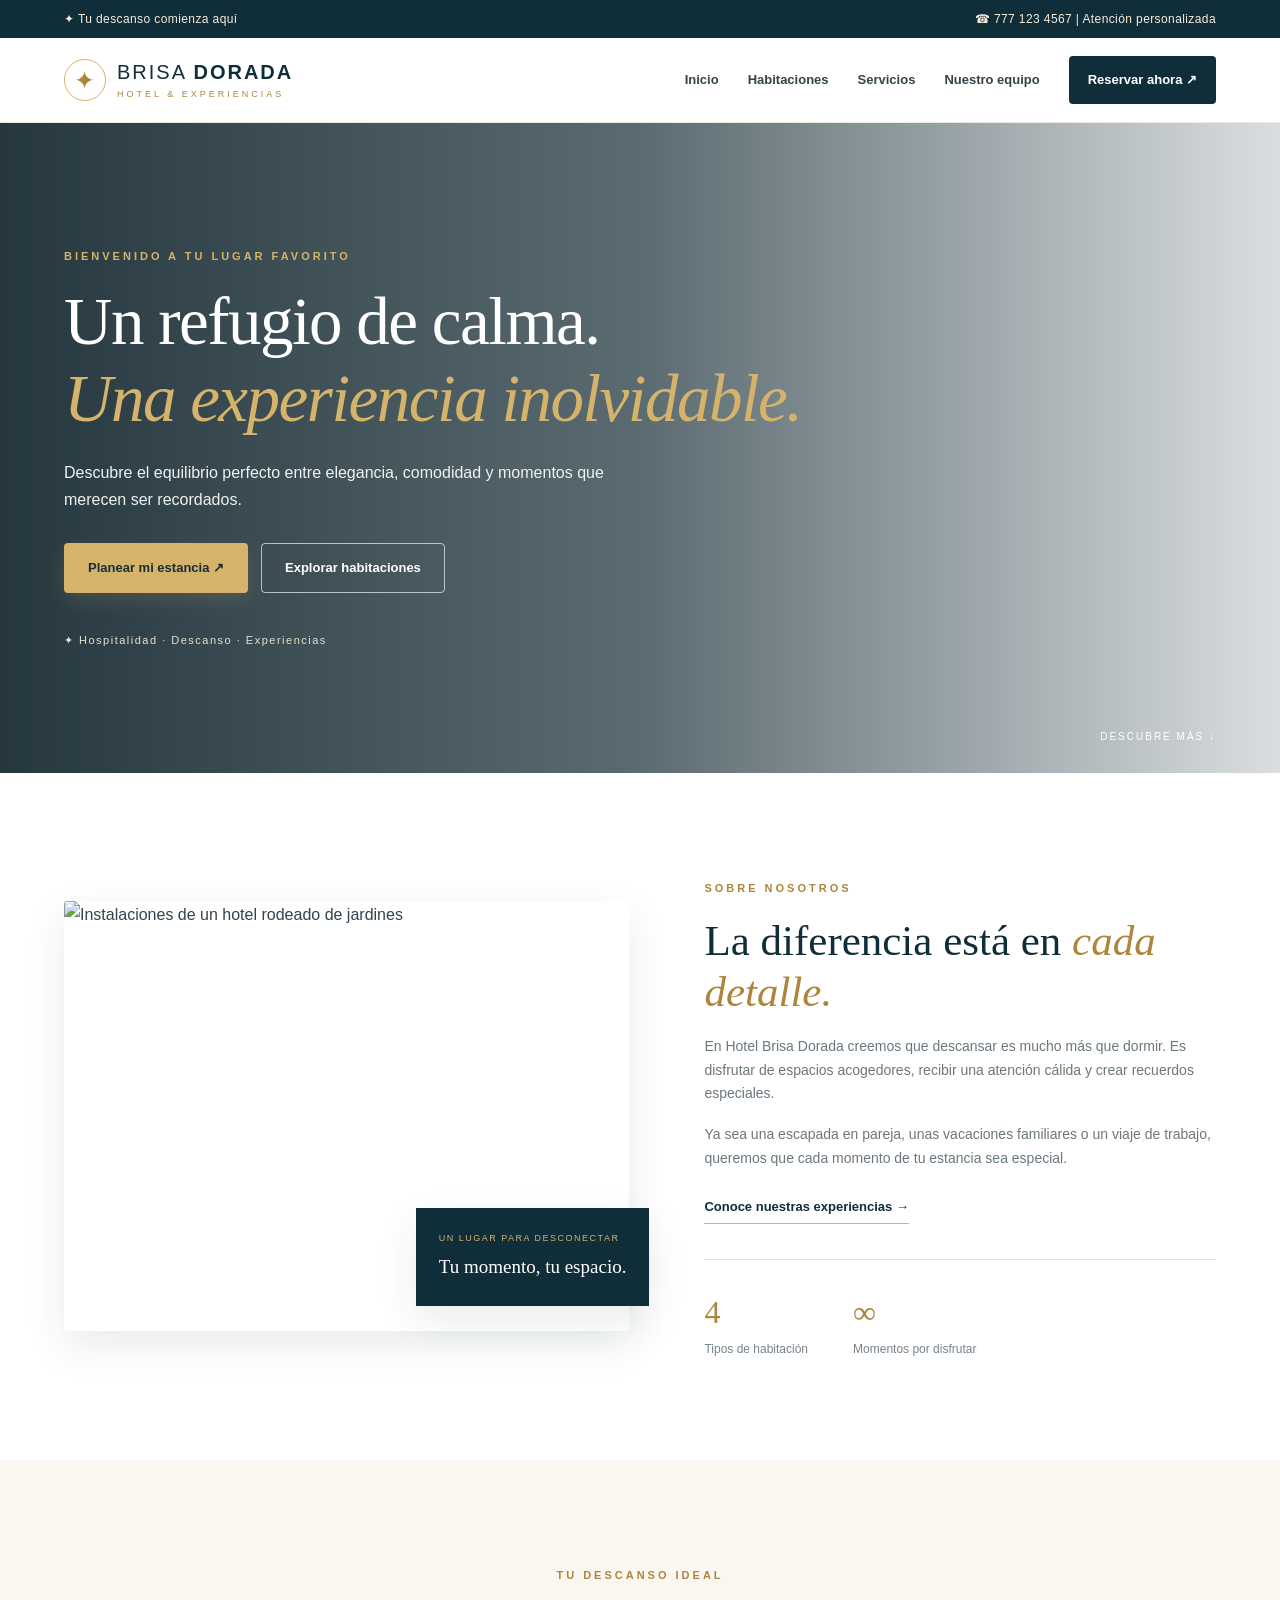
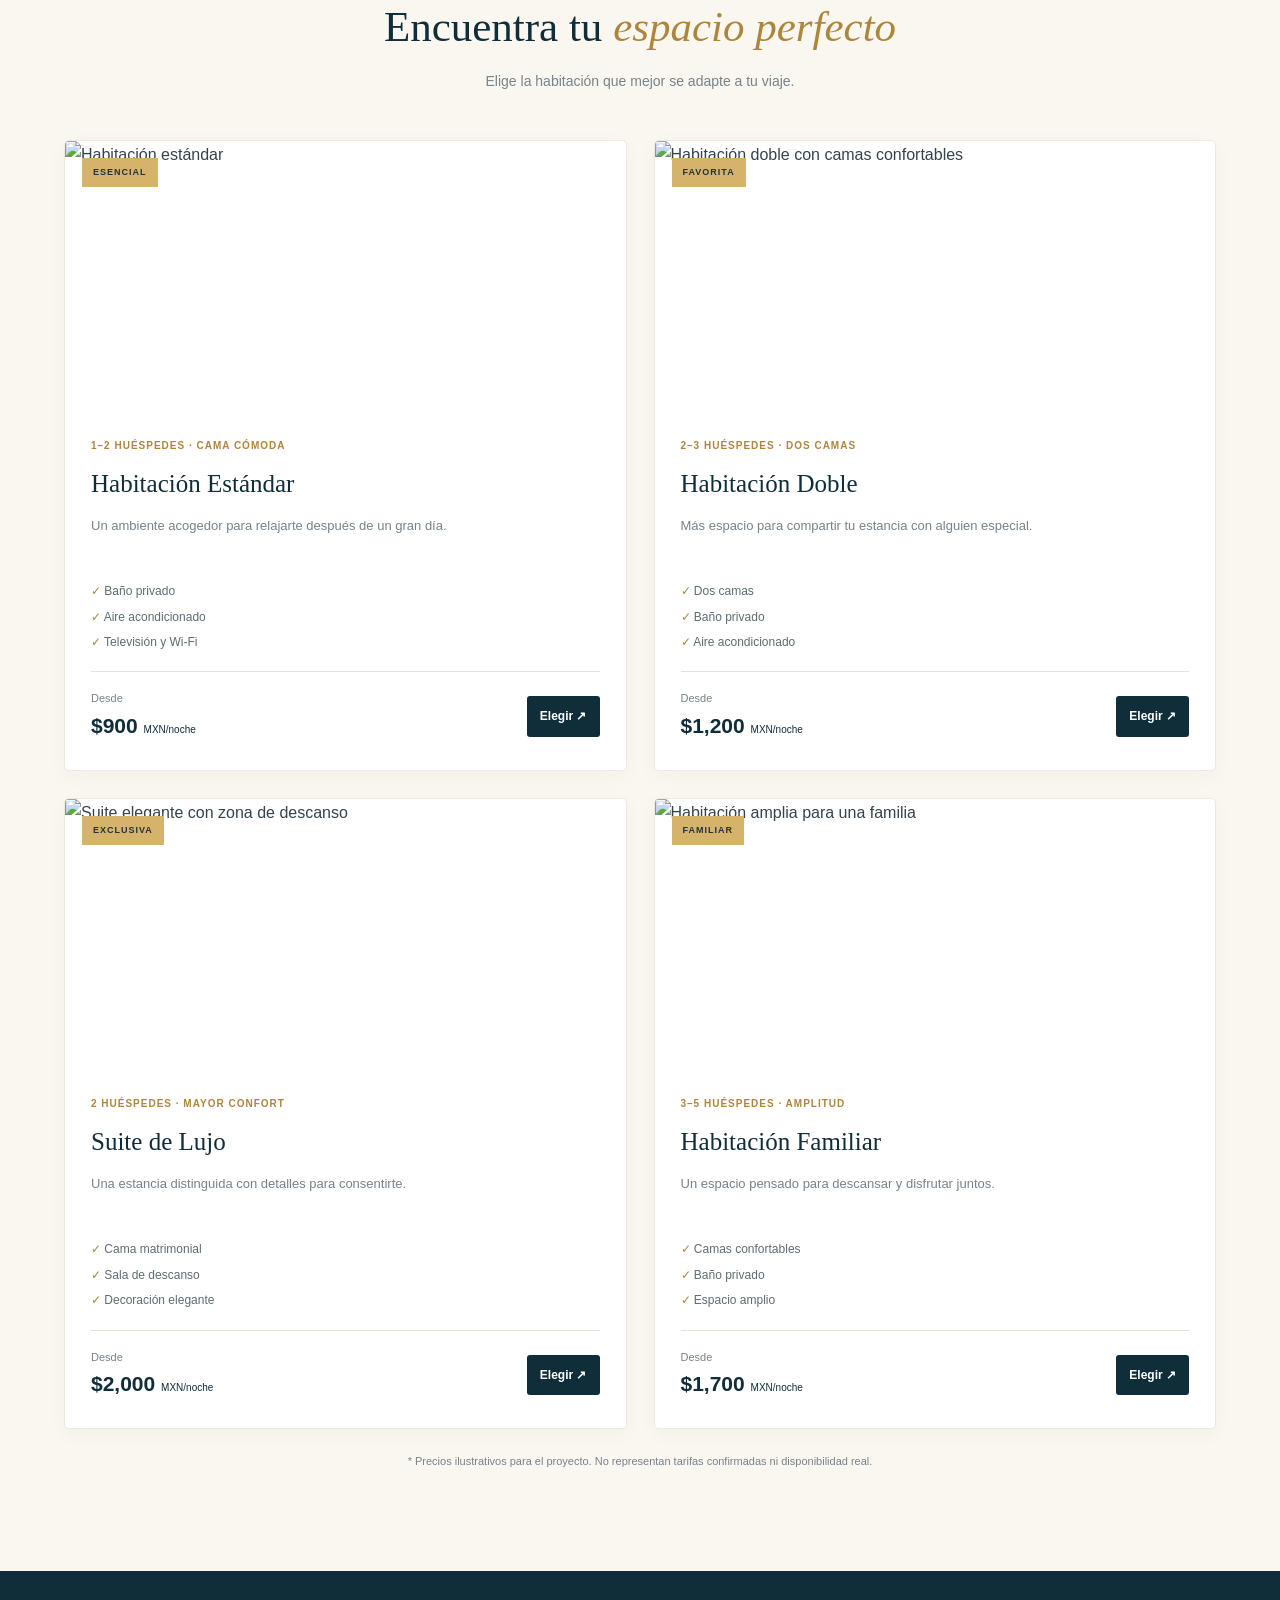
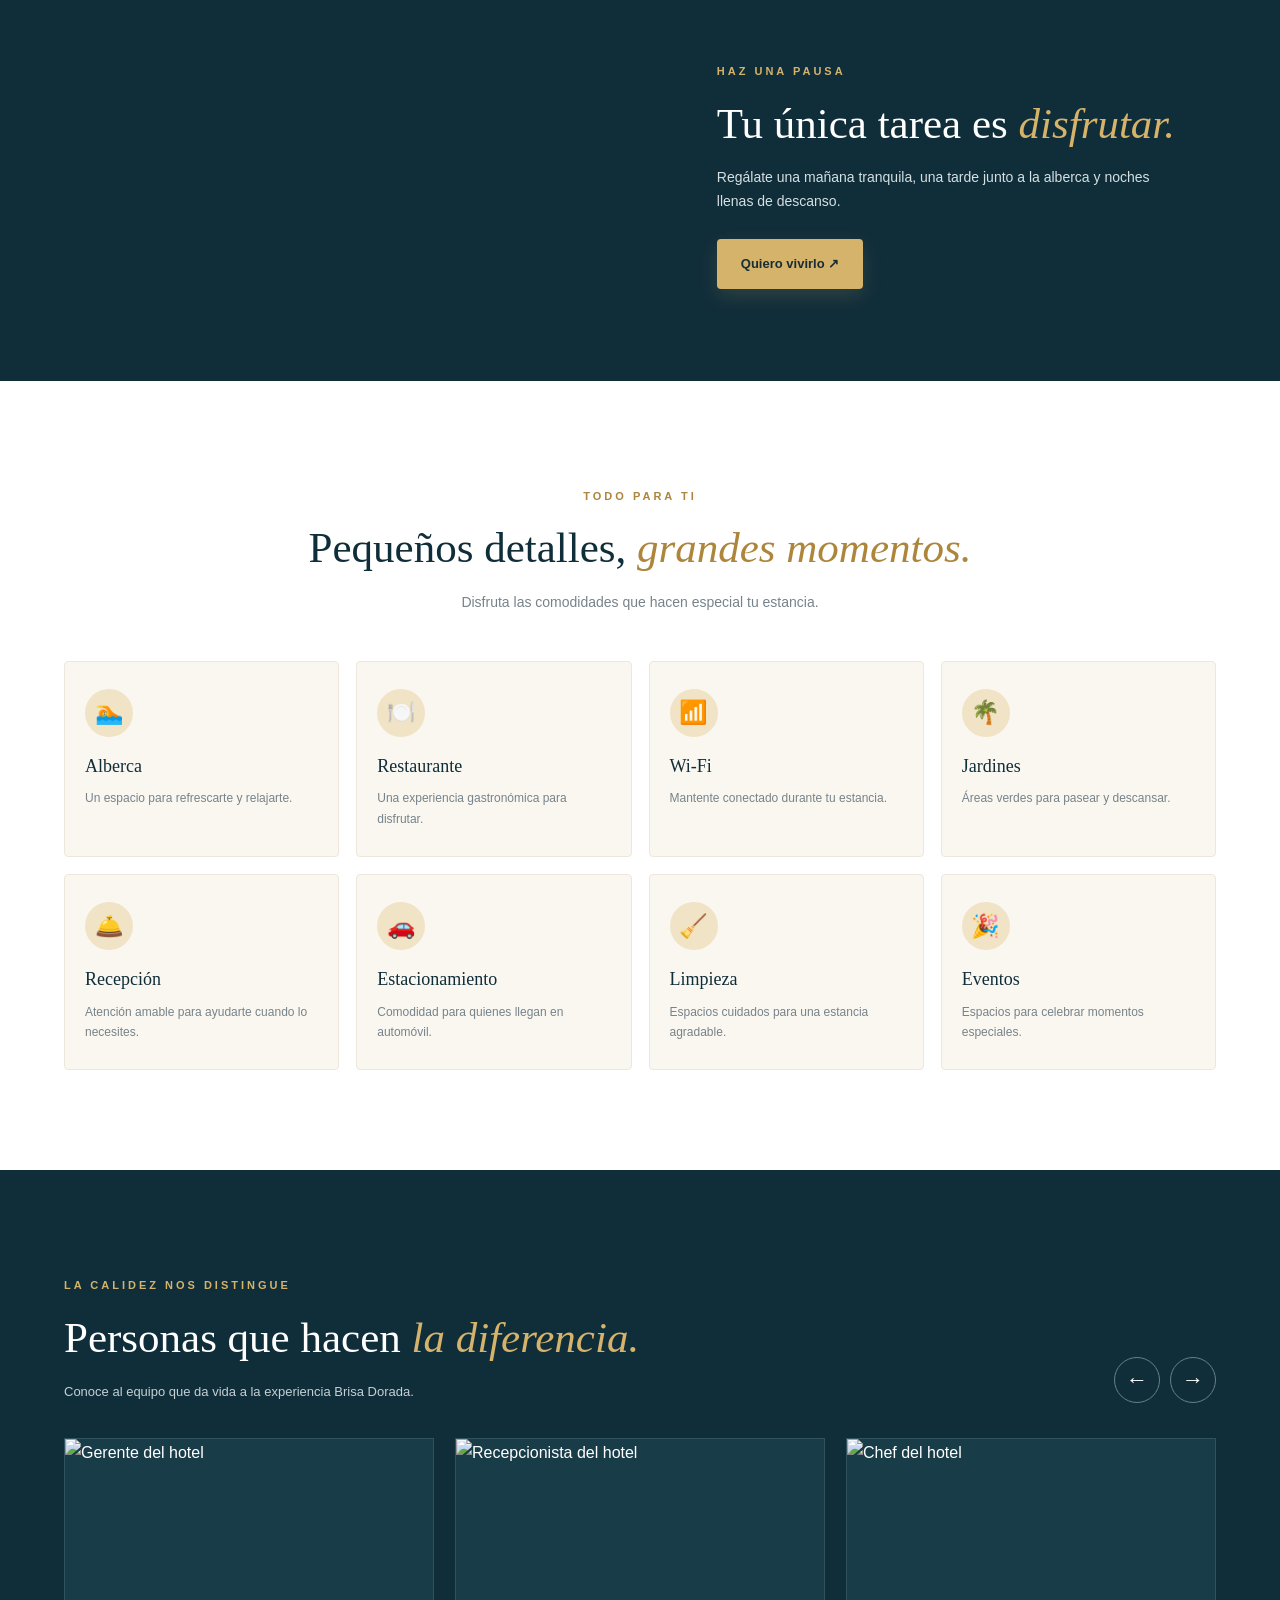
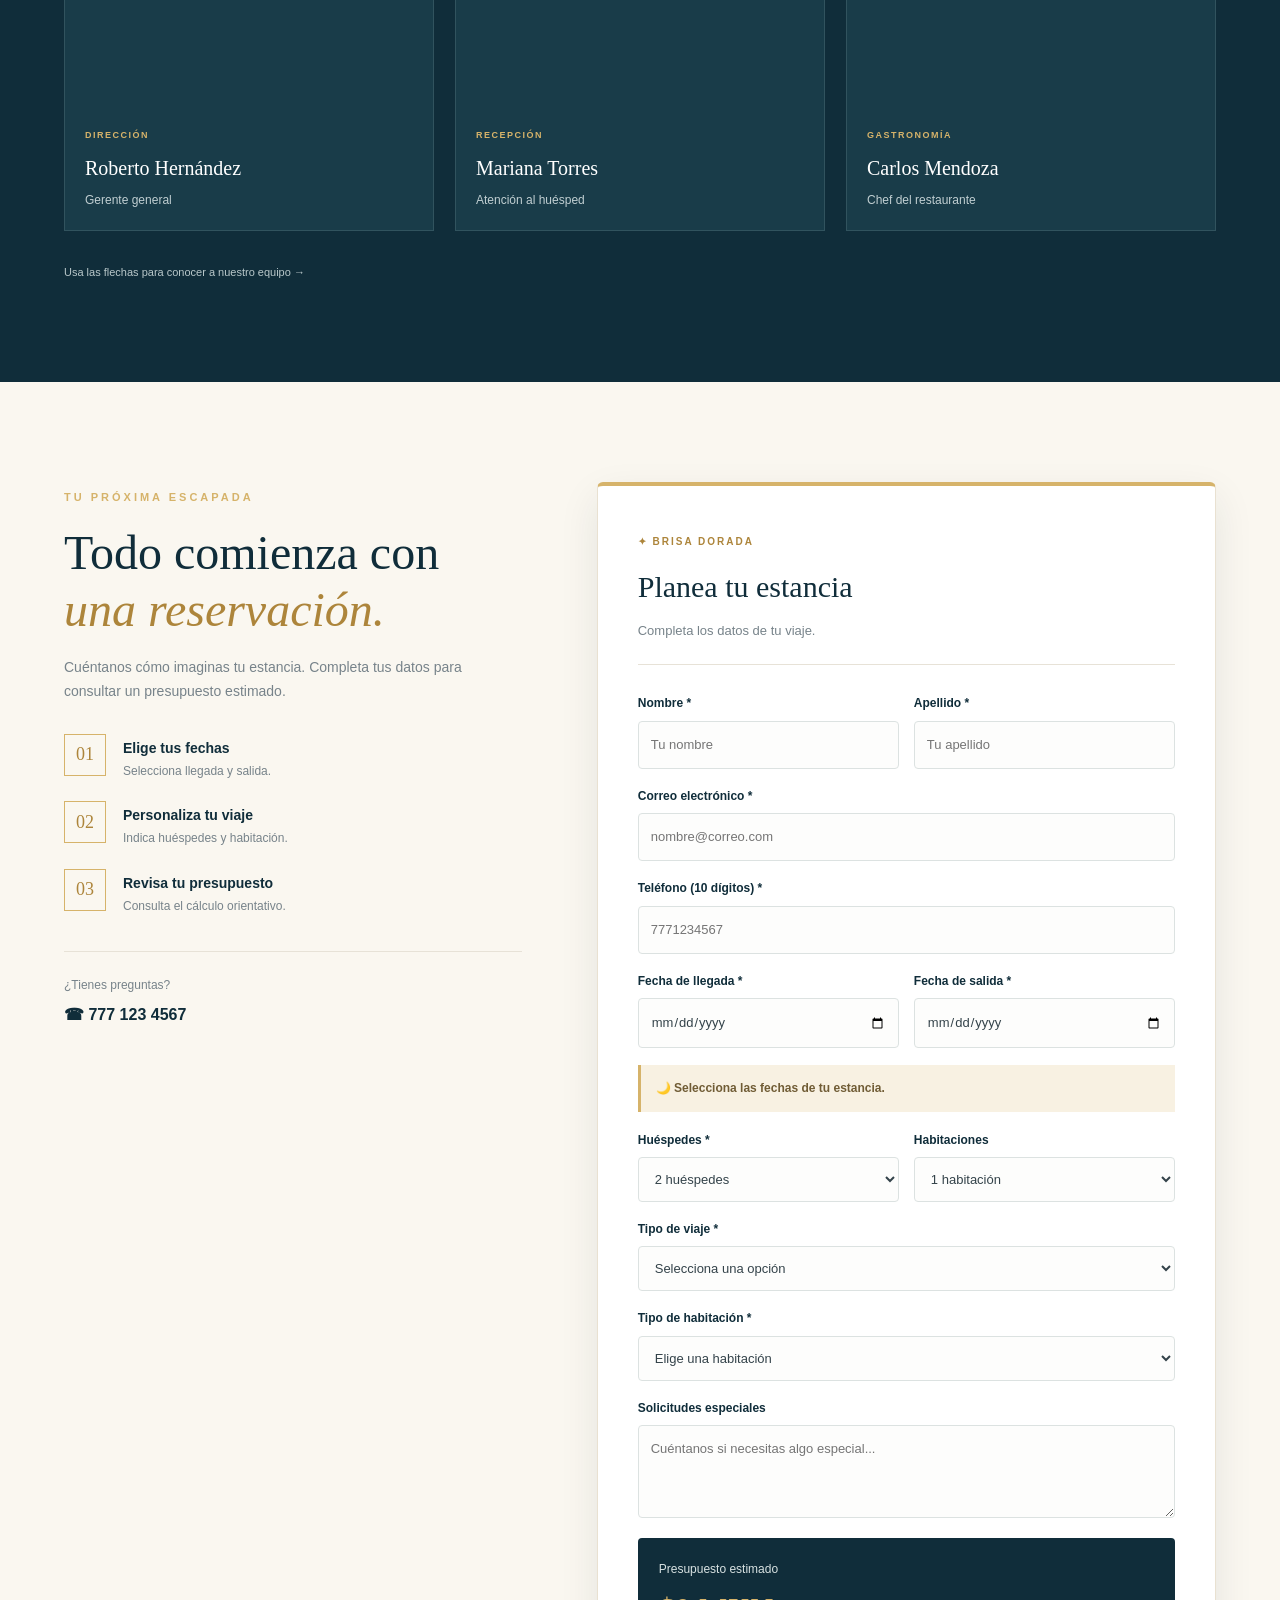
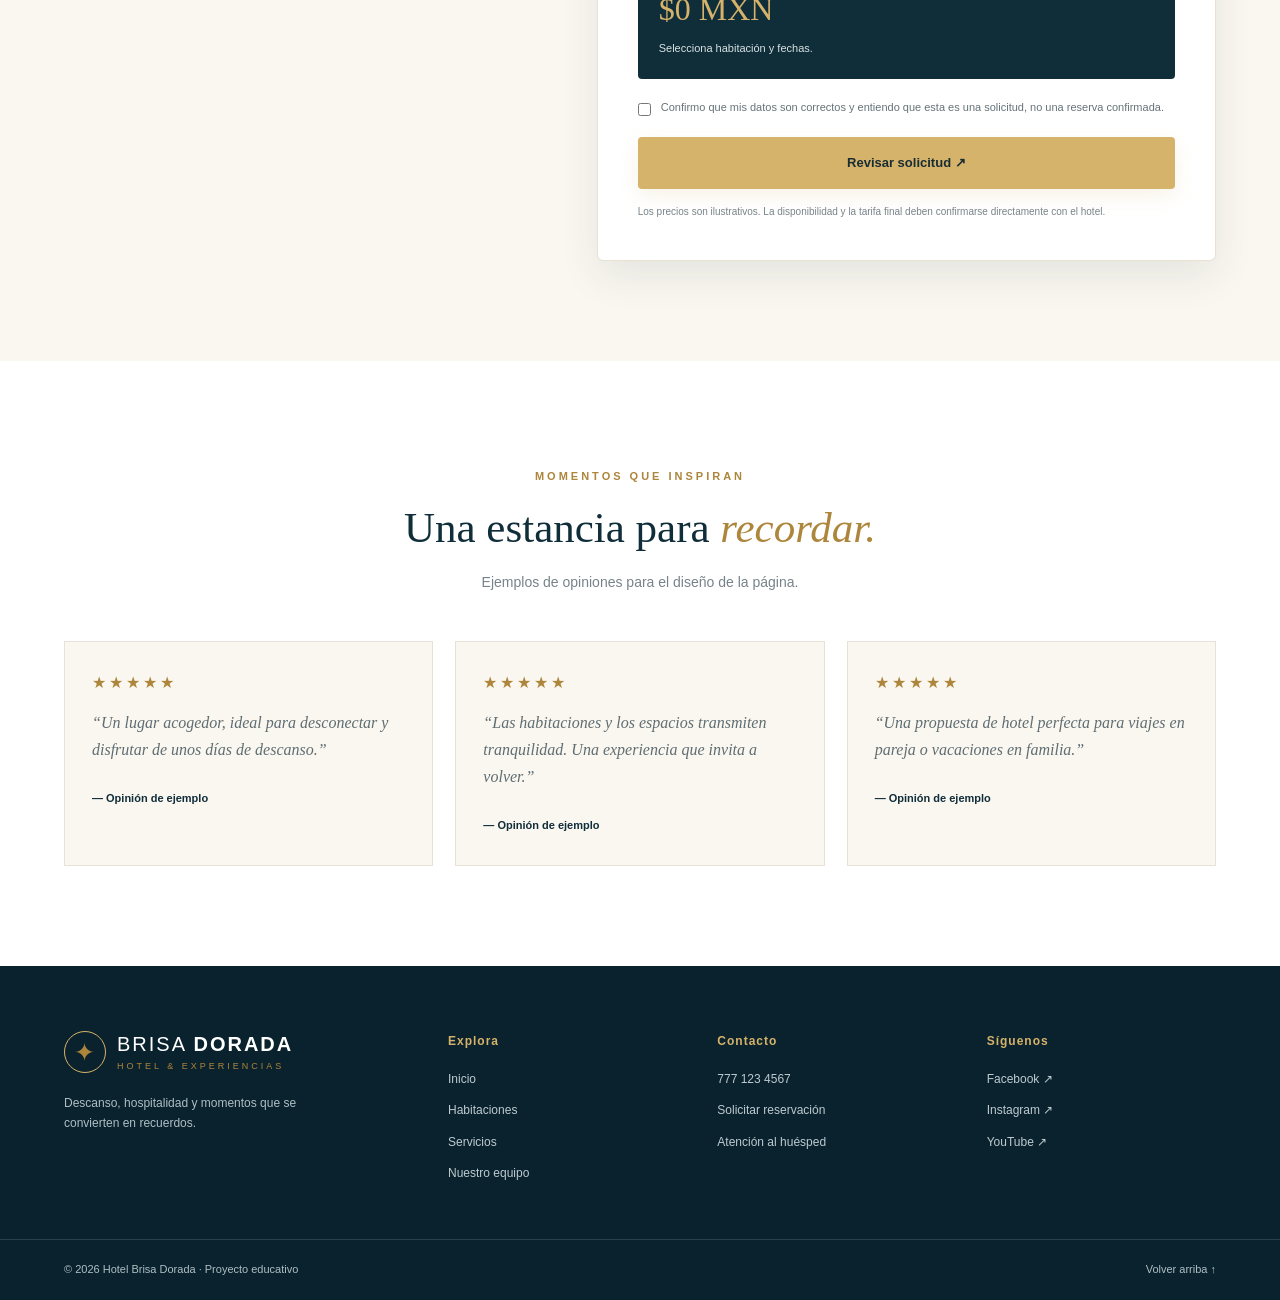
==== commit 65fd1d61: "Mi primera publicacion Publicacion inicial con imagenes y archivos del proyecto" ====
--- a/index.html
+++ b/index.html
@@ -11,641 +11,533 @@
 <head>
     <meta charset="UTF-8">
     <meta name="viewport" content="width=device-width, initial-scale=1.0">
-    <title>Hotel Brisa Dorada - Portal Oficial</title>
+    <meta name="theme-color" content="#102d3a">
+    <meta name="description" content="Descubre Hotel Brisa Dorada, un espacio de descanso, comodidad y elegancia.">
+    <title>Hotel Brisa Dorada | Descansa diferente</title>
     <link rel="stylesheet" href="styles.css">
 </head>
 <body>
 
-    <!-- BARRA SUPERIOR DE CONTACTO -->
-    <div class="top-bar" id="inicio">
-        <div class="top-bar-container">
-            <div class="top-contacts">
-                <span class="top-item">📞 777 123 4567</span>
-                <span class="top-item whatsapp">💬 Reservaciones por <strong>WhatsApp</strong></span>
+    <!-- BARRA SUPERIOR -->
+    <div class="top-bar">
+        <div class="container top-content">
+            <span>✦ Tu descanso comienza aquí</span>
+            <div>
+                <a href="tel:7771234567">☎ 777 123 4567</a>
+                <span> | Atención personalizada</span>
             </div>
         </div>
     </div>
-            <nav class="nav-links">
+
+    <!-- NAVEGACIÓN -->
+    <header class="site-header">
+        <div class="container nav-container">
+            <a class="brand" href="#inicio">
+                <span class="brand-icon">✦</span>
+                <span>BRISA <strong>DORADA</strong>
+                    <small>HOTEL & EXPERIENCIAS</small>
+                </span>
+            </a>
+
+            <button class="menu-toggle" id="menu-toggle"
+                    aria-label="Abrir menú" aria-expanded="false">
+                ☰
+            </button>
+
+            <nav class="nav-links" id="nav-links">
                 <a href="#inicio">Inicio</a>
-                <a href="#oferta">Habitaciones</a>
-                <a href="#reservaciones" class="btn-nav-login">Reservar</a>
+                <a href="#habitaciones">Habitaciones</a>
+                <a href="#servicios">Servicios</a>
+                <a href="#personal">Nuestro equipo</a>
+                <a href="#reservaciones" class="nav-cta">Reservar ahora ↗</a>
             </nav>
         </div>
     </header>
 
-    <!-- SECCIÓN PRINCIPAL DEL HOTEL -->
-    <section class="hero-section">
-        <div class="hero-container">
-
-            <div class="hero-text-side">
-                <span class="hero-tag">¡VIVE UNA EXPERIENCIA INOLVIDABLE!</span>
-
-                <h1>Hotel Brisa Dorada: descanso, comodidad y elegancia</h1>
-
+    <main>
+        <!-- PORTADA -->
+        <section class="hero" id="inicio">
+            <div class="hero-overlay"></div>
+            <div class="container hero-content">
+                <span class="eyebrow">BIENVENIDO A TU LUGAR FAVORITO</span>
+                <h1>Un refugio de calma.<br>
+                    <span>Una experiencia inolvidable.</span>
+                </h1>
                 <p>
-                    Disfruta unas vacaciones inolvidables en nuestro hotel.
-                    Contamos con habitaciones cómodas, atención personalizada,
-                    alberca y servicios diseñados para tu descanso.
+                    Descubre el equilibrio perfecto entre elegancia,
+                    comodidad y momentos que merecen ser recordados.
                 </p>
-
-                <div class="hero-cta-box">
-                    <a href="#reservaciones" class="btn-orange">
-                        Reserva tu habitación →
+                <div class="hero-actions">
+                    <a href="#reservaciones" class="btn btn-gold">
+                        Planear mi estancia ↗
                     </a>
-
-                    <div class="hero-benefits">
-                        <span>✓ Habitaciones cómodas y equipadas</span>
-                        <span>✓ Atención personalizada</span>
-                        <span>✓ Alberca y áreas de descanso</span>
+                    <a href="#habitaciones" class="btn btn-outline">
+                        Explorar habitaciones
+                    </a>
+                </div>
+                <div class="hero-note">
+                    ✦ Hospitalidad · Descanso · Experiencias
+                </div>
+            </div>
+            <a href="#habitaciones" class="scroll-cue">DESCUBRE MÁS ↓</a>
+        </section>
+
+        <!-- PRESENTACIÓN -->
+        <section class="welcome section-padding">
+            <div class="container welcome-grid">
+                <div class="welcome-image">
+                    <img
+                        src="https://images.unsplash.com/photo-1571896349842-33c89424de2d?auto=format&fit=crop&w=1000&q=85"
+                        alt="Instalaciones de un hotel rodeado de jardines">
+                    <div class="image-label">
+                        <span>UN LUGAR PARA DESCONECTAR</span>
+                        <strong>Tu momento, tu espacio.</strong>
                     </div>
                 </div>
-            </div>
-
-            <!-- IMÁGENES DEL HOTEL -->
-            <div class="hero-image-side">
-                <div class="image-collage">
-
-                    <div class="collage-main">
-                        <img
-                            src="https://images.unsplash.com/photo-1566073771259-6a8506099945?auto=format&fit=crop&w=600&q=80"
-                            alt="Hotel de lujo con alberca">
+                <div class="welcome-text">
+                    <span class="eyebrow dark-eyebrow">SOBRE NOSOTROS</span>
+                    <h2>La diferencia está en <em>cada detalle.</em></h2>
+                    <p>
+                        En Hotel Brisa Dorada creemos que descansar es
+                        mucho más que dormir. Es disfrutar de espacios
+                        acogedores, recibir una atención cálida y crear
+                        recuerdos especiales.
+                    </p>
+                    <p>
+                        Ya sea una escapada en pareja, unas vacaciones
+                        familiares o un viaje de trabajo, queremos que
+                        cada momento de tu estancia sea especial.
+                    </p>
+                    <a href="#servicios" class="text-link">
+                        Conoce nuestras experiencias →
+                    </a>
+                    <div class="welcome-stats">
+                        <div><strong>4</strong><span>Tipos de habitación</span></div>
+                        <div><strong>∞</strong><span>Momentos por disfrutar</span></div>
                     </div>
-
-                    <div class="collage-sub">
-                        <img
-                            src="https://images.unsplash.com/photo-1611892440504-42a792e24d32?auto=format&fit=crop&w=300&q=80"
-                            alt="Habitación elegante">
-
-                        <img
-                            src="https://images.unsplash.com/photo-1571896349842-33c89424de2d?auto=format&fit=crop&w=300&q=80"
-                            alt="Área de descanso del hotel">
+                </div>
+            </div>
+        </section>
+
+        <!-- HABITACIONES -->
+        <section class="rooms section-padding" id="habitaciones">
+            <div class="container">
+                <div class="section-heading">
+                    <span class="eyebrow dark-eyebrow">TU DESCANSO IDEAL</span>
+                    <h2>Encuentra tu <em>espacio perfecto</em></h2>
+                    <p>Elige la habitación que mejor se adapte a tu viaje.</p>
+                </div>
+
+                <div class="rooms-grid">
+                    <article class="room-card">
+                        <div class="room-image">
+                            <img src="https://images.unsplash.com/photo-1611892440504-42a792e24d32?auto=format&fit=crop&w=700&q=85"
+                                 alt="Habitación estándar">
+                            <span class="room-tag">ESENCIAL</span>
+                        </div>
+                        <div class="room-content">
+                            <div class="room-meta">1–2 HUÉSPEDES · CAMA CÓMODA</div>
+                            <h3>Habitación Estándar</h3>
+                            <p>Un ambiente acogedor para relajarte después de un gran día.</p>
+                            <ul>
+                                <li>✓ Baño privado</li>
+                                <li>✓ Aire acondicionado</li>
+                                <li>✓ Televisión y Wi-Fi</li>
+                            </ul>
+                            <div class="room-bottom">
+                                <div><small>Desde</small><strong>$900 <small>MXN/noche</small></strong></div>
+                                <a href="#reservaciones" class="room-link"
+                                   data-room="estandar">Elegir ↗</a>
+                            </div>
+                        </div>
+                    </article>
+
+                    <article class="room-card">
+                        <div class="room-image">
+                            <img src="https://images.unsplash.com/photo-1590490360182-c33d57733427?auto=format&fit=crop&w=700&q=85"
+                                 alt="Habitación doble con camas confortables">
+                            <span class="room-tag">FAVORITA</span>
+                        </div>
+                        <div class="room-content">
+                            <div class="room-meta">2–3 HUÉSPEDES · DOS CAMAS</div>
+                            <h3>Habitación Doble</h3>
+                            <p>Más espacio para compartir tu estancia con alguien especial.</p>
+                            <ul>
+                                <li>✓ Dos camas</li>
+                                <li>✓ Baño privado</li>
+                                <li>✓ Aire acondicionado</li>
+                            </ul>
+                            <div class="room-bottom">
+                                <div><small>Desde</small><strong>$1,200 <small>MXN/noche</small></strong></div>
+                                <a href="#reservaciones" class="room-link"
+                                   data-room="doble">Elegir ↗</a>
+                            </div>
+                        </div>
+                    </article>
+
+                    <article class="room-card">
+                        <div class="room-image">
+                            <img src="https://images.unsplash.com/photo-1578683010236-d716f9a3f461?auto=format&fit=crop&w=700&q=85"
+                                 alt="Suite elegante con zona de descanso">
+                            <span class="room-tag">EXCLUSIVA</span>
+                        </div>
+                        <div class="room-content">
+                            <div class="room-meta">2 HUÉSPEDES · MAYOR CONFORT</div>
+                            <h3>Suite de Lujo</h3>
+                            <p>Una estancia distinguida con detalles para consentirte.</p>
+                            <ul>
+                                <li>✓ Cama matrimonial</li>
+                                <li>✓ Sala de descanso</li>
+                                <li>✓ Decoración elegante</li>
+                            </ul>
+                            <div class="room-bottom">
+                                <div><small>Desde</small><strong>$2,000 <small>MXN/noche</small></strong></div>
+                                <a href="#reservaciones" class="room-link"
+                                   data-room="suite">Elegir ↗</a>
+                            </div>
+                        </div>
+                    </article>
+
+                    <article class="room-card">
+                        <div class="room-image">
+                            <img src="https://images.unsplash.com/photo-1595576508898-0ad5c879a061?auto=format&fit=crop&w=700&q=85"
+                                 alt="Habitación amplia para una familia">
+                            <span class="room-tag">FAMILIAR</span>
+                        </div>
+                        <div class="room-content">
+                            <div class="room-meta">3–5 HUÉSPEDES · AMPLITUD</div>
+                            <h3>Habitación Familiar</h3>
+                            <p>Un espacio pensado para descansar y disfrutar juntos.</p>
+                            <ul>
+                                <li>✓ Camas confortables</li>
+                                <li>✓ Baño privado</li>
+                                <li>✓ Espacio amplio</li>
+                            </ul>
+                            <div class="room-bottom">
+                                <div><small>Desde</small><strong>$1,700 <small>MXN/noche</small></strong></div>
+                                <a href="#reservaciones" class="room-link"
+                                   data-room="familiar">Elegir ↗</a>
+                            </div>
+                        </div>
+                    </article>
+                </div>
+                <p class="price-disclaimer">
+                    * Precios ilustrativos para el proyecto. No representan
+                    tarifas confirmadas ni disponibilidad real.
+                </p>
+            </div>
+        </section>
+
+        <!-- EXPERIENCIA DESTACADA -->
+        <section class="experience">
+            <div class="experience-image"></div>
+            <div class="experience-content">
+                <span class="eyebrow">HAZ UNA PAUSA</span>
+                <h2>Tu única tarea es <em>disfrutar.</em></h2>
+                <p>
+                    Regálate una mañana tranquila, una tarde junto a la
+                    alberca y noches llenas de descanso.
+                </p>
+                <a href="#reservaciones" class="btn btn-gold">
+                    Quiero vivirlo ↗
+                </a>
+            </div>
+        </section>
+
+        <!-- SERVICIOS -->
+        <section class="services section-padding" id="servicios">
+            <div class="container">
+                <div class="section-heading">
+                    <span class="eyebrow dark-eyebrow">TODO PARA TI</span>
+                    <h2>Pequeños detalles, <em>grandes momentos.</em></h2>
+                    <p>Disfruta las comodidades que hacen especial tu estancia.</p>
+                </div>
+
+                <div class="services-grid">
+                    <article class="service-card">
+                        <span>🏊</span><h3>Alberca</h3>
+                        <p>Un espacio para refrescarte y relajarte.</p>
+                    </article>
+                    <article class="service-card">
+                        <span>🍽️</span><h3>Restaurante</h3>
+                        <p>Una experiencia gastronómica para disfrutar.</p>
+                    </article>
+                    <article class="service-card">
+                        <span>📶</span><h3>Wi-Fi</h3>
+                        <p>Mantente conectado durante tu estancia.</p>
+                    </article>
+                    <article class="service-card">
+                        <span>🌴</span><h3>Jardines</h3>
+                        <p>Áreas verdes para pasear y descansar.</p>
+                    </article>
+                    <article class="service-card">
+                        <span>🛎️</span><h3>Recepción</h3>
+                        <p>Atención amable para ayudarte cuando lo necesites.</p>
+                    </article>
+                    <article class="service-card">
+                        <span>🚗</span><h3>Estacionamiento</h3>
+                        <p>Comodidad para quienes llegan en automóvil.</p>
+                    </article>
+                    <article class="service-card">
+                        <span>🧹</span><h3>Limpieza</h3>
+                        <p>Espacios cuidados para una estancia agradable.</p>
+                    </article>
+                    <article class="service-card">
+                        <span>🎉</span><h3>Eventos</h3>
+                        <p>Espacios para celebrar momentos especiales.</p>
+                    </article>
+                </div>
+            </div>
+        </section>
+
+        <!-- PERSONAL -->
+        <section class="team section-padding" id="personal">
+            <div class="container">
+                <div class="team-heading">
+                    <div>
+                        <span class="eyebrow">LA CALIDEZ NOS DISTINGUE</span>
+                        <h2>Personas que hacen <em>la diferencia.</em></h2>
+                        <p>Conoce al equipo que da vida a la experiencia Brisa Dorada.</p>
                     </div>
-
-                </div>
-            </div>
-
+                    <div class="team-controls">
+                        <button type="button" id="btn-prev" aria-label="Personal anterior">←</button>
+                        <button type="button" id="btn-next" aria-label="Siguiente personal">→</button>
+                    </div>
+                </div>
+
+                <div class="team-track" id="teachers-track">
+                    <article class="team-card">
+                        <img src="https://images.unsplash.com/photo-1500648767791-00dcc994a43e?auto=format&fit=crop&w=500&q=80" alt="Gerente del hotel">
+                        <div><span>DIRECCIÓN</span><h3>Roberto Hernández</h3><p>Gerente general</p></div>
+                    </article>
+                    <article class="team-card">
+                        <img src="https://images.unsplash.com/photo-1580489944761-15a19d654956?auto=format&fit=crop&w=500&q=80" alt="Recepcionista del hotel">
+                        <div><span>RECEPCIÓN</span><h3>Mariana Torres</h3><p>Atención al huésped</p></div>
+                    </article>
+                    <article class="team-card">
+                        <img src="https://images.unsplash.com/photo-1577219491135-ce391730fb2c?auto=format&fit=crop&w=500&q=80" alt="Chef del hotel">
+                        <div><span>GASTRONOMÍA</span><h3>Carlos Mendoza</h3><p>Chef del restaurante</p></div>
+                    </article>
+                    <article class="team-card">
+                        <img src="https://images.unsplash.com/photo-1581578731548-c64695cc6952?auto=format&fit=crop&w=500&q=80" alt="Supervisora de limpieza">
+                        <div><span>HOSPITALIDAD</span><h3>Lucía Ramírez</h3><p>Supervisión de limpieza</p></div>
+                    </article>
+                    <article class="team-card">
+                        <img src="https://images.unsplash.com/photo-1506794778202-cad84cf45f1d?auto=format&fit=crop&w=500&q=80" alt="Encargado de mantenimiento">
+                        <div><span>INSTALACIONES</span><h3>Daniel Flores</h3><p>Mantenimiento</p></div>
+                    </article>
+                    <article class="team-card">
+                        <img src="https://images.unsplash.com/photo-1551836022-d5d88e9218df?auto=format&fit=crop&w=500&q=80" alt="Coordinadora de eventos">
+                        <div><span>EXPERIENCIAS</span><h3>Andrea Castillo</h3><p>Coordinación de eventos</p></div>
+                    </article>
+                </div>
+                <p class="team-hint">Usa las flechas para conocer a nuestro equipo →</p>
+            </div>
+        </section>
+
+        <!-- RESERVACIONES -->
+        <section class="booking section-padding" id="reservaciones">
+            <div class="container booking-grid">
+                <div class="booking-info">
+                    <span class="eyebrow">TU PRÓXIMA ESCAPADA</span>
+                    <h2>Todo comienza con <em>una reservación.</em></h2>
+                    <p>
+                        Cuéntanos cómo imaginas tu estancia. Completa tus datos
+                        para consultar un presupuesto estimado.
+                    </p>
+                    <div class="booking-perk"><span>01</span><div><strong>Elige tus fechas</strong><p>Selecciona llegada y salida.</p></div></div>
+                    <div class="booking-perk"><span>02</span><div><strong>Personaliza tu viaje</strong><p>Indica huéspedes y habitación.</p></div></div>
+                    <div class="booking-perk"><span>03</span><div><strong>Revisa tu presupuesto</strong><p>Consulta el cálculo orientativo.</p></div></div>
+                    <div class="booking-contact">
+                        <span>¿Tienes preguntas?</span>
+                        <a href="tel:7771234567">☎ 777 123 4567</a>
+                    </div>
+                </div>
+
+                <div class="booking-form-card">
+                    <div class="form-heading">
+                        <span>✦ BRISA DORADA</span>
+                        <h3>Planea tu estancia</h3>
+                        <p>Completa los datos de tu viaje.</p>
+                    </div>
+
+                    <form id="form-hero-informes">
+                        <div class="form-row">
+                            <div class="field">
+                                <label for="info_nombre">Nombre *</label>
+                                <input type="text" id="info_nombre" name="nombre" placeholder="Tu nombre" autocomplete="given-name" required>
+                            </div>
+                            <div class="field">
+                                <label for="info_apellido">Apellido *</label>
+                                <input type="text" id="info_apellido" name="apellido" placeholder="Tu apellido" autocomplete="family-name" required>
+                            </div>
+                        </div>
+
+                        <div class="field">
+                            <label for="info_email">Correo electrónico *</label>
+                            <input type="email" id="info_email" name="email" placeholder="nombre@correo.com" autocomplete="email" required>
+                        </div>
+
+                        <div class="field">
+                            <label for="info_telefono">Teléfono (10 dígitos) *</label>
+                            <input type="tel" id="info_telefono" name="telefono" placeholder="7771234567" pattern="[0-9]{10}" maxlength="10" inputmode="numeric" autocomplete="tel" required>
+                        </div>
+
+                        <div class="form-row">
+                            <div class="field">
+                                <label for="info_fecha">Fecha de llegada *</label>
+                                <input type="date" id="info_fecha" name="fecha_llegada" required>
+                            </div>
+                            <div class="field">
+                                <label for="info_salida">Fecha de salida *</label>
+                                <input type="date" id="info_salida" name="fecha_salida" required>
+                            </div>
+                        </div>
+
+                        <div class="stay-summary" id="noches-info" aria-live="polite">
+                            🌙 Selecciona las fechas de tu estancia.
+                        </div>
+
+                        <div class="form-row">
+                            <div class="field">
+                                <label for="info_personas">Huéspedes *</label>
+                                <select id="info_personas" name="personas" required>
+                                    <option value="1">1 huésped</option>
+                                    <option value="2" selected>2 huéspedes</option>
+                                    <option value="3">3 huéspedes</option>
+                                    <option value="4">4 huéspedes</option>
+                                    <option value="5">5 huéspedes</option>
+                                    <option value="6">6 huéspedes</option>
+                                    <option value="7">7 huéspedes</option>
+                                    <option value="8">8 huéspedes</option>
+                                    <option value="9">9 huéspedes</option>
+                                    <option value="10">10 huéspedes</option>
+                                </select>
+                            </div>
+                            <div class="field">
+                                <label for="info_habitaciones">Habitaciones</label>
+                                <select id="info_habitaciones" name="numero_habitaciones">
+                                    <option value="1">1 habitación</option>
+                                    <option value="2">2 habitaciones</option>
+                                    <option value="3">3 habitaciones</option>
+                                </select>
+                            </div>
+                        </div>
+
+                        <div class="field">
+                            <label for="info_nivel">Tipo de viaje *</label>
+                            <select id="info_nivel" name="tipo_huesped" required>
+                                <option value="" disabled selected>Selecciona una opción</option>
+                                <option value="individual">Individual</option>
+                                <option value="pareja">En pareja</option>
+                                <option value="familia">Familiar</option>
+                                <option value="amigos">Con amigos</option>
+                                <option value="negocios">De negocios</option>
+                            </select>
+                        </div>
+
+                        <div class="field">
+                            <label for="info_carrera">Tipo de habitación *</label>
+                            <select id="info_carrera" name="habitacion" required>
+                                <option value="" disabled selected>Elige una habitación</option>
+                                <option value="estandar">Habitación Estándar</option>
+                                <option value="doble">Habitación Doble</option>
+                                <option value="suite">Suite de Lujo</option>
+                                <option value="familiar">Habitación Familiar</option>
+                            </select>
+                        </div>
+
+                        <div class="field">
+                            <label for="info_comentarios">Solicitudes especiales</label>
+                            <textarea id="info_comentarios" name="comentarios" rows="3" maxlength="500" placeholder="Cuéntanos si necesitas algo especial..."></textarea>
+                        </div>
+
+                        <div class="price-estimate">
+                            <span>Presupuesto estimado</span>
+                            <strong id="precio-total">$0 MXN</strong>
+                            <small id="precio-detalle">Selecciona habitación y fechas.</small>
+                        </div>
+
+                        <label class="consent">
+                            <input type="checkbox" id="info_acepto" required>
+                            <span>Confirmo que mis datos son correctos y entiendo que esta es una solicitud, no una reserva confirmada.</span>
+                        </label>
+
+                        <button type="submit" class="btn btn-gold btn-submit">
+                            Revisar solicitud ↗
+                        </button>
+
+                        <div id="resumen-reserva" class="reservation-result" hidden aria-live="polite"></div>
+                        <p class="form-footnote">Los precios son ilustrativos. La disponibilidad y la tarifa final deben confirmarse directamente con el hotel.</p>
+                    </form>
+                </div>
+            </div>
+        </section>
+
+        <!-- OPINIONES DEMOSTRATIVAS -->
+        <section class="reviews section-padding">
+            <div class="container">
+                <div class="section-heading">
+                    <span class="eyebrow dark-eyebrow">MOMENTOS QUE INSPIRAN</span>
+                    <h2>Una estancia para <em>recordar.</em></h2>
+                    <p>Ejemplos de opiniones para el diseño de la página.</p>
+                </div>
+                <div class="reviews-grid">
+                    <article class="review-card">
+                        <div class="stars">★★★★★</div>
+                        <p>“Un lugar acogedor, ideal para desconectar y disfrutar de unos días de descanso.”</p>
+                        <strong>— Opinión de ejemplo</strong>
+                    </article>
+                    <article class="review-card">
+                        <div class="stars">★★★★★</div>
+                        <p>“Las habitaciones y los espacios transmiten tranquilidad. Una experiencia que invita a volver.”</p>
+                        <strong>— Opinión de ejemplo</strong>
+                    </article>
+                    <article class="review-card">
+                        <div class="stars">★★★★★</div>
+                        <p>“Una propuesta de hotel perfecta para viajes en pareja o vacaciones en familia.”</p>
+                        <strong>— Opinión de ejemplo</strong>
+                    </article>
+                </div>
+            </div>
+        </section>
+    </main>
+
+    <!-- PIE DE PÁGINA -->
+    <footer class="site-footer">
+        <div class="container footer-main">
+            <div class="footer-brand">
+                <a class="brand footer-logo" href="#inicio">
+                    <span class="brand-icon">✦</span>
+                    <span>BRISA <strong>DORADA</strong><small>HOTEL & EXPERIENCIAS</small></span>
+                </a>
+                <p>Descanso, hospitalidad y momentos que se convierten en recuerdos.</p>
+            </div>
+            <div class="footer-column">
+                <h3>Explora</h3>
+                <a href="#inicio">Inicio</a>
+                <a href="#habitaciones">Habitaciones</a>
+                <a href="#servicios">Servicios</a>
+                <a href="#personal">Nuestro equipo</a>
+            </div>
+            <div class="footer-column">
+                <h3>Contacto</h3>
+                <a href="tel:7771234567">777 123 4567</a>
+                <a href="#reservaciones">Solicitar reservación</a>
+                <span>Atención al huésped</span>
+            </div>
+            <div class="footer-column">
+                <h3>Síguenos</h3>
+                <a href="https://facebook.com" target="_blank" rel="noopener noreferrer">Facebook ↗</a>
+                <a href="https://instagram.com" target="_blank" rel="noopener noreferrer">Instagram ↗</a>
+                <a href="https://youtube.com" target="_blank" rel="noopener noreferrer">YouTube ↗</a>
+            </div>
         </div>
-    </section>
-
-    <!-- SECCIÓN DE HABITACIONES -->
-    <section id="oferta" class="careers-section">
-        <div class="section-container">
-
-            <div class="section-header">
-                <h2>Nuestras 4 Habitaciones</h2>
-                <p>Encuentra el espacio ideal para disfrutar tu estancia.</p>
-            </div>
-
-            <div class="careers-grid">
-
-                <!-- HABITACIÓN 1 -->
-                <div class="career-card">
-                    <div class="career-img-container">
-                        <img
-                            src="https://images.unsplash.com/photo-1611892440504-42a792e24d32?auto=format&fit=crop&w=500&q=80"
-                            alt="Habitación estándar">
-                    </div>
-
-                    <div class="career-content">
-                        <h3>Habitación Estándar</h3>
-                        <p>
-                            Un espacio acogedor con cama cómoda, baño privado,
-                            televisión y todas las comodidades necesarias
-                            para descansar.
-                        </p>
-                    </div>
-                </div>
-
-                <!-- HABITACIÓN 2 -->
-                <div class="career-card">
-                    <div class="career-img-container">
-                        <img
-                            src="https://images.unsplash.com/photo-1590490360182-c33d57733427?auto=format&fit=crop&w=500&q=80"
-                            alt="Habitación doble">
-                    </div>
-
-                    <div class="career-content">
-                        <h3>Habitación Doble</h3>
-                        <p>
-                            Ideal para amigos o familias pequeñas.
-                            Cuenta con dos camas, baño privado,
-                            aire acondicionado y espacio amplio.
-                        </p>
-                    </div>
-                </div>
-
-                <!-- HABITACIÓN 3 -->
-                <div class="career-card">
-                    <div class="career-img-container">
-                        <img
-                            src="https://images.unsplash.com/photo-1578683010236-d716f9a3f461?auto=format&fit=crop&w=500&q=80"
-                            alt="Suite de lujo">
-                    </div>
-
-                    <div class="career-content">
-                        <h3>Suite de Lujo</h3>
-                        <p>
-                            Disfruta una estancia especial con una decoración
-                            elegante, cama matrimonial, sala de descanso
-                            y un ambiente exclusivo.
-                        </p>
-                    </div>
-                </div>
-
-                <!-- HABITACIÓN 4 -->
-                <div class="career-card">
-                    <div class="career-img-container">
-                        <img
-                            src="https://images.unsplash.com/photo-1595576508898-0ad5c879a061?auto=format&fit=crop&w=500&q=80"
-                            alt="Habitación familiar">
-                    </div>
-
-                    <div class="career-content">
-                        <h3>Habitación Familiar</h3>
-                        <p>
-                            Un lugar espacioso para disfrutar en familia,
-                            con camas cómodas, baño privado y espacio
-                            para compartir momentos especiales.
-                        </p>
-                    </div>
-                </div>
-
-            </div>
-        </div>
-    </section>
-
-    <!-- SECCIÓN DEL PERSONAL DEL HOTEL -->
-    <section class="teachers-section">
-        <div class="teachers-container">
-
-            <div class="teachers-header">
-                <div>
-                    <span class="teachers-tag">CONOCE A NUESTRO EQUIPO</span>
-
-                    <h2>Nuestro Personal</h2>
-
-                    <p>
-                        Nuestro equipo está comprometido con brindarte
-                        una atención amable y una estancia agradable.
-                        Utiliza los botones para recorrer al personal.
-                    </p>
-                </div>
-
-                <!-- BOTONES ORIGINALES -->
-                <div class="teachers-nav-buttons">
-                    <button id="btn-prev" class="nav-btn">‹</button>
-                    <button id="btn-next" class="nav-btn">›</button>
-                </div>
-            </div>
-
-            <!-- TARJETAS DEL PERSONAL -->
-            <div class="teachers-grid" id="teachers-track">
-
-                <div class="teacher-card">
-                    <img
-                        src="https://static.hosteltur.com/app/public/uploads/img/articles/2016/04/01/L_5c1a47b14cf1c_Miguel_Garcia_-_TIVOLI_Sao_Paulo_Mofarrej.jpg"
-                        alt="Gerente del hotel">
-
-                    <div class="teacher-info">
-                        <h3>Roberto Hernández</h3>
-                        <p>
-                            Gerente general, encargado de supervisar
-                            las operaciones y la calidad del servicio.
-                        </p>
-                    </div>
-                </div>
-
-                <div class="teacher-card">
-                    <img
-                        src="https://images.unsplash.com/photo-1580489944761-15a19d654956?auto=format&fit=crop&w=400&q=80"
-                        alt="Recepcionista">
-
-                    <div class="teacher-info">
-                        <h3>Mariana Torres</h3>
-                        <p>
-                            Recepcionista encargada de las reservaciones,
-                            el registro de huéspedes y la atención al cliente.
-                        </p>
-                    </div>
-                </div>
-
-                <div class="teacher-card">
-                    <img
-                        src="https://images.unsplash.com/photo-1577219491135-ce391730fb2c?auto=format&fit=crop&w=400&q=80"
-                        alt="Chef del hotel">
-
-                    <div class="teacher-info">
-                        <h3>Carlos Mendoza</h3>
-                        <p>
-                            Chef responsable de preparar platillos
-                            deliciosos para nuestros visitantes.
-                        </p>
-                    </div>
-                </div>
-
-                <div class="teacher-card">
-                    <img
-                        src="https://images.unsplash.com/photo-1581578731548-c64695cc6952?auto=format&fit=crop&w=400&q=80"
-                        alt="Personal de limpieza">
-
-                    <div class="teacher-info">
-                        <h3>Lucía Ramírez</h3>
-                        <p>
-                            Supervisora de limpieza, responsable de mantener
-                            las habitaciones ordenadas y confortables.
-                        </p>
-                    </div>
-                </div>
-
-                <div class="teacher-card">
-                    <img
-                        src="https://images.unsplash.com/photo-1500648767791-00dcc994a43e?auto=format&fit=crop&w=400&q=80"
-                        alt="Encargado de mantenimiento">
-
-                    <div class="teacher-info">
-                        <h3>Daniel Flores</h3>
-                        <p>
-                            Encargado del mantenimiento de las instalaciones
-                            y del buen funcionamiento de los servicios.
-                        </p>
-                    </div>
-                </div>
-
-                <div class="teacher-card">
-                    <img
-                        src="https://images.unsplash.com/photo-1551836022-d5d88e9218df?auto=format&fit=crop&w=400&q=80"
-                        alt="Coordinadora de eventos">
-
-                    <div class="teacher-info">
-                        <h3>Andrea Castillo</h3>
-                        <p>
-                            Coordinadora de eventos y actividades especiales
-                            para los huéspedes del hotel.
-                        </p>
-                    </div>
-                </div>
-
-                <div class="teacher-card">
-                    <img
-                        src="https://images.unsplash.com/photo-1517841905240-472988babdf9?auto=format&fit=crop&w=400&q=80"
-                        alt="Personal de atención">
-
-                    <div class="teacher-info">
-                        <h3>Fernanda López</h3>
-                        <p>
-                            Asesora de atención al huésped, encargada
-                            de resolver dudas y brindar recomendaciones.
-                        </p>
-                    </div>
-                </div>
-
-                <div class="teacher-card">
-                    <img
-                        src="https://images.unsplash.com/photo-1506794778202-cad84cf45f1d?auto=format&fit=crop&w=400&q=80"
-                        alt="Encargado de actividades">
-
-                    <div class="teacher-info">
-                        <h3>Alex García</h3>
-                        <p>
-                            Encargado de organizar actividades recreativas
-                            y apoyar a los visitantes durante su estancia.
-                        </p>
-                    </div>
-                </div>
-
-            </div>
-        </div>
-    </section>
-
-    <!-- SECCIÓN DE RESERVACIONES -->
-    <section class="hero-section" id="reservaciones">
-        <div class="hero-container">
-
-            <!-- INFORMACIÓN DE RESERVACIONES -->
-            <div class="hero-text-side">
-                <span class="hero-tag">¡RESERVA TU ESTANCIA!</span>
-
-                <h1 class="hero-title-custom">¿Planeas tus próximas vacaciones?</h1>
-
-                <p class="hero-desc-custom">
-                    Déjanos tus datos para conocer tu solicitud de reservación.
-                    Nuestro equipo podrá ayudarte a elegir la habitación
-                    adecuada para tu estancia.
-                </p>
-
-                <div class="hero-subtitle-custom">
-                    Servicios del Hotel Brisa Dorada:
-                </div>
-
-                <div class="hero-benefits hero-benefits-column">
-                    <span>✓ Habitaciones confortables</span>
-                    <span>✓ Alberca y áreas recreativas</span>
-                    <span>✓ Restaurante y servicio de alimentos</span>
-                    <span>✓ Atención personalizada</span>
-                </div>
-            </div>
-
-            <!-- FORMULARIO -->
-            <div class="hero-form-side">
-                <div class="cbtis-hero-form-card"
-                     style="background:#ffffff; border:2px solid #003366; border-radius:15px; box-shadow:0 8px 20px rgba(0,0,0,0.2); padding:25px;">
-
-                    <h3 class="form-card-title"
-                        style="color:#003366; font-weight:bold; text-align:center; border-bottom:3px solid #800000; padding-bottom:10px;">
-                        Solicita tu reservación
-                    </h3>
-
-                    <form id="form-hero-informes" action="#" method="POST" autocomplete="on">
-
-                        <!-- 1. Nombre -->
-                        <div class="cbtis-input-group form-group-margin">
-                            <input
-                                type="text"
-                                id="info_nombre"
-                                name="nombre"
-                                required
-                                placeholder="Nombre"
-                                class="form-control-input"
-                                style="border:1.5px solid #003366; border-radius:8px;"
-                                autocomplete="given-name">
-                        </div>
-
-                        <!-- 2. Apellido -->
-                        <div class="cbtis-input-group form-group-margin">
-                            <input
-                                type="text"
-                                id="info_apellido"
-                                name="apellido"
-                                required
-                                placeholder="Apellido"
-                                class="form-control-input"
-                                style="border:1.5px solid #003366; border-radius:8px;"
-                                autocomplete="family-name">
-                        </div>
-
-                        <!-- 3. Correo -->
-                        <div class="cbtis-input-group form-group-margin">
-                            <input
-                                type="email"
-                                id="info_email"
-                                name="email"
-                                required
-                                placeholder="Correo electrónico"
-                                class="form-control-input"
-                                style="border:1.5px solid #003366; border-radius:8px;"
-                                autocomplete="email">
-                        </div>
-
-                        <!-- 4. Teléfono -->
-                        <div class="cbtis-input-group form-group-margin">
-                            <input
-                                type="tel"
-                                id="info_telefono"
-                                name="telefono"
-                                required
-                                placeholder="Teléfono o WhatsApp"
-                                class="form-control-input"
-                                style="border:1.5px solid #003366; border-radius:8px;"
-                                pattern="[0-9]{10}"
-                                maxlength="10"
-                                autocomplete="tel">
-                        </div>
-
-                        <!-- 5. Tipo de huésped -->
-                        <div class="cbtis-input-group form-group-margin">
-                            <select
-                                id="info_nivel"
-                                name="tipo_huesped"
-                                required
-                                class="form-control-select"
-                                style="border:1.5px solid #003366; border-radius:8px; background-color:#f0f6ff;">
-
-                                <option value="" disabled selected>
-                                    ¿Con quién viajarás?
-                                </option>
-
-                                <optgroup label="TIPO DE VIAJE">
-                                    <option value="individual">Viaje individual</option>
-                                    <option value="pareja">Viaje en pareja</option>
-                                    <option value="familia">Viaje familiar</option>
-                                </optgroup>
-
-                                <optgroup label="OTROS">
-                                    <option value="amigos">Viaje con amigos</option>
-                                    <option value="negocios">Viaje de negocios</option>
-                                </optgroup>
-                            </select>
-                        </div>
-
-                        <!-- 6. Tipo de habitación -->
-                        <div class="cbtis-input-group form-group-margin">
-                            <select
-                                id="info_carrera"
-                                name="habitacion"
-                                required
-                                class="form-control-select"
-                                style="border:1.5px solid #003366; border-radius:8px; background-color:#f0f6ff;">
-
-                                <option value="" disabled selected>
-                                    Elige tu habitación
-                                </option>
-
-                                <optgroup label="HABITACIONES">
-                                    <option value="estandar">Habitación Estándar</option>
-                                    <option value="doble">Habitación Doble</option>
-                                </optgroup>
-
-                                <optgroup label="HABITACIONES ESPECIALES">
-                                    <option value="suite">Suite de Lujo</option>
-                                    <option value="familiar">Habitación Familiar</option>
-                                </optgroup>
-                            </select>
-                        </div>
-
-                        <!-- 7. Fecha de llegada -->
-                        <div class="cbtis-input-group form-group-margin">
-                            <label
-                                for="info_fecha"
-                                class="form-date-label"
-                                style="color:#003366; font-weight:bold;">
-                                Fecha de llegada:
-                            </label>
-
-                            <input
-                                type="date"
-                                id="info_fecha"
-                                name="fecha_llegada"
-                                required
-                                class="form-control-date"
-                                style="border:1.5px solid #003366; border-radius:8px;">
-                        </div>
-
-                        <!-- 8. Fecha de salida -->
-                        <div class="cbtis-input-group form-group-margin">
-                            <label
-                                for="info_salida"
-                                class="form-date-label"
-                                style="color:#003366; font-weight:bold;">
-                                Fecha de salida:
-                            </label>
-
-                            <input
-                                type="date"
-                                id="info_salida"
-                                name="fecha_salida"
-                                required
-                                class="form-control-date"
-                                style="border:1.5px solid #003366; border-radius:8px;">
-                        </div>
-
-                        <!-- 9. Número de huéspedes -->
-                        <div class="cbtis-input-group form-group-margin">
-                            <input
-                                type="number"
-                                id="info_personas"
-                                name="personas"
-                                required
-                                min="1"
-                                max="10"
-                                placeholder="Número de huéspedes"
-                                class="form-control-input"
-                                style="border:1.5px solid #003366; border-radius:8px;">
-                        </div>
-
-                        <!-- 10. Comentarios -->
-                        <div class="cbtis-input-group form-group-margin">
-                            <textarea
-                                id="info_comentarios"
-                                name="comentarios"
-                                placeholder="Comentarios o solicitudes especiales"
-                                class="form-control-input"
-                                rows="3"
-                                style="width:100%; border:1.5px solid #003366; border-radius:8px; padding:10px;"></textarea>
-                        </div>
-
-                        <button
-                            type="submit"
-                            class="btn-orange"
-                            style="width:100%; border:0; cursor:pointer;">
-                            Solicitar reservación →
-                        </button>
-
-                    </form>
-                </div>
-            </div>
-
-        </div>
-    </section>
-
-    <!-- SECCIÓN DE SERVICIOS Y COLABORADORES -->
-    <section class="convenios-section">
-        <div class="convenios-container">
-
-            <div class="section-header">
-                <span class="teachers-tag convenience-tag-custom">
-                    DESCUBRE TODO LO QUE TENEMOS PARA TI
-                </span>
-
-                <h2>Servicios y Experiencias</h2>
-
-                <p>
-                    En Hotel Brisa Dorada buscamos que cada huésped
-                    disfrute una estancia cómoda, agradable e inolvidable.
-                </p>
-            </div>
-
-            <!-- LÍNEA 1 -->
-            <div class="marquee-wrapper">
-                <div class="marquee-track marquee-track-top">
-
-                    <div class="convenio-card">🏊 Alberca</div>
-                    <div class="convenio-card">🍽️ Restaurante</div>
-                    <div class="convenio-card">🛏️ Habitaciones cómodas</div>
-                    <div class="convenio-card">🌴 Jardines</div>
-                    <div class="convenio-card">☕ Cafetería</div>
-                    <div class="convenio-card">🧹 Limpieza diaria</div>
-                    <div class="convenio-card">🎉 Eventos especiales</div>
-                    <div class="convenio-card">🛎️ Recepción</div>
-
-                    <!-- DUPLICADOS PARA EL EFECTO INFINITO -->
-                    <div class="convenio-card">🏊 Alberca</div>
-                    <div class="convenio-card">🍽️ Restaurante</div>
-                    <div class="convenio-card">🛏️ Habitaciones cómodas</div>
-                    <div class="convenio-card">🌴 Jardines</div>
-                    <div class="convenio-card">☕ Cafetería</div>
-                    <div class="convenio-card">🧹 Limpieza diaria</div>
-                    <div class="convenio-card">🎉 Eventos especiales</div>
-                    <div class="convenio-card">🛎️ Recepción</div>
-
-                </div>
-            </div>
-
-            <!-- LÍNEA 2 -->
-            <div class="marquee-wrapper marquee-wrapper-spacing">
-                <div class="marquee-track marquee-track-bottom">
-
-                    <div class="convenio-card">🚗 Estacionamiento</div>
-                    <div class="convenio-card">📶 Wi-Fi</div>
-                    <div class="convenio-card">💆 Zona de relajación</div>
-                    <div class="convenio-card">🌅 Terrazas</div>
-                    <div class="convenio-card">🧳 Guarda equipaje</div>
-                    <div class="convenio-card">🥐 Desayunos</div>
-                    <div class="convenio-card">👨‍👩‍👧‍👦 Área familiar</div>
-                    <div class="convenio-card">🌺 Áreas verdes</div>
-
-                    <!-- DUPLICADOS PARA EL EFECTO INFINITO -->
-                    <div class="convenio-card">🚗 Estacionamiento</div>
-                    <div class="convenio-card">📶 Wi-Fi</div>
-                    <div class="convenio-card">💆 Zona de relajación</div>
-                    <div class="convenio-card">🌅 Terrazas</div>
-                    <div class="convenio-card">🧳 Guarda equipaje</div>
-                    <div class="convenio-card">🥐 Desayunos</div>
-                    <div class="convenio-card">👨‍👩‍👧‍👦 Área familiar</div>
-                    <div class="convenio-card">🌺 Áreas verdes</div>
-
-                </div>
-            </div>
-        </div>
-    </section>
-
-    <!-- PIE DE PÁGINA -->
-    <footer class="footer">
-        <div class="footer-container">
-
-            <div class="footer-info">
-                <p>Hotel Brisa Dorada &copy; 2026</p>
-                <p class="footer-author">
-                    Desarrollado para un proyecto educativo
-                </p>
-            </div>
-
-            <!-- REDES SOCIALES -->
-            <div class="footer-socials">
-                <a href="https://facebook.com"
-                   target="_blank"
-                   rel="noopener noreferrer"
-                   class="social-icon"
-                   title="Facebook">f</a>
-
-                <a href="https://instagram.com"
-                   target="_blank"
-                   rel="noopener noreferrer"
-                   class="social-icon"
-                   title="Instagram">ig</a>
-
-                <a href="https://whatsapp.com"
-                   target="_blank"
-                   rel="noopener noreferrer"
-                   class="social-icon"
-                   title="WhatsApp">💬</a>
-
-                <a href="https://youtube.com"
-                   target="_blank"
-                   rel="noopener noreferrer"
-                   class="social-icon"
-                   title="YouTube">▶️</a>
-            </div>
-
+        <div class="footer-bottom">
+            <div class="container footer-bottom-content">
+                <span>© 2026 Hotel Brisa Dorada · Proyecto educativo</span>
+                <a href="#inicio">Volver arriba ↑</a>
+            </div>
         </div>
     </footer>
 
--- a/styles.css
+++ b/styles.css
@@ -1,985 +1,1427 @@
-/* ======================================================================
-   ESTILOS GENERALES Y PORTADA - HOTEL
-   ====================================================================== */
-*{
-    box-sizing: border-box; /* Incluye bordes y rellenos en el ancho y alto total */
-    margin: 0;              /* Elimina los márgenes predeterminados de la página */
-    padding: 0;             /* Elimina los rellenos internos predeterminados */
+/* =========================================
+   HOTEL BRISA DORADA
+   Diseño elegante, moderno y adaptable
+   ========================================= */
+
+:root {
+    --navy: #102d3a;
+    --navy-light: #1b4653;
+    --gold: #d6b36a;
+    --gold-dark: #ad853b;
+    --cream: #faf7f0;
+    --white: #ffffff;
+    --text: #34434a;
+    --muted: #77838a;
+    --border: #e7e2d7;
+    --shadow: 0 15px 40px rgba(16, 45, 58, 0.09);
+}
+
+* {
+    box-sizing: border-box;
+    margin: 0;
+    padding: 0;
+}
+
+html {
+    scroll-behavior: smooth;
+    scroll-padding-top: 90px;
 }
 
 body {
-    font-family: 'Segoe UI', Tahoma, Geneva, Verdana, sans-serif; /* Tipografía principal limpia y moderna */
-    color: #24565C;                 /* Color de texto base */
-    background-color: #FFF8EC;      /* Color de fondo general */
-    line-height: 1.6;               /* Espaciado de línea cómodo para la lectura */
-}
-
-/* --------------------------------------------------------------------
-   BARRA SUPERIOR DE CONTACTO
-   -------------------------------------------------------------------- */
+    font-family: "Segoe UI", Arial, sans-serif;
+    color: var(--text);
+    background: var(--white);
+    line-height: 1.7;
+}
+
+img {
+    display: block;
+    width: 100%;
+}
+
+a {
+    color: inherit;
+    text-decoration: none;
+}
+
+button, input, select, textarea {
+    font: inherit;
+}
+
+button, a {
+    -webkit-tap-highlight-color: transparent;
+}
+
+.container {
+    width: min(1160px, 90%);
+    margin: 0 auto;
+}
+
+.section-padding {
+    padding: 100px 0;
+}
+
+/* BARRA SUPERIOR */
+
 .top-bar {
-    background-color: #063B46;              /* Fondo oscuro */
-    color: #DDF7F3;                         /* Texto claro */
-    font-size: 0.82rem;
-    padding: 0.5rem 2rem;
-    border-bottom: 1px solid rgba(255, 200, 87, 0.25);
-}
-
-.top-bar-container {
-    max-width: 1200px;
-    margin: 0 auto;
+    background: var(--navy);
+    color: #f8edda;
+    font-size: 12px;
+    letter-spacing: 0.4px;
+}
+
+.top-content {
+    min-height: 38px;
     display: flex;
     justify-content: space-between;
     align-items: center;
-}
-
-.top-contacts {
-    display: flex;
-    gap: 2rem;
-}
-
-.top-item.whatsapp {
-    color: #58D68D;
-}
-
-/* ======================================================================
-   BARRA DE NAVEGACIÓN RESPONSIVA
-   ====================================================================== */
-.navbar {
-    background-color: #FFFFFF;
-    border-bottom: 1px solid #D6E7E4;
+    gap: 15px;
+}
+
+.top-content a:hover {
+    color: var(--gold);
+}
+
+/* NAVEGACIÓN */
+
+.site-header {
     position: sticky;
     top: 0;
-    z-index: 1000;
-    padding: 0.8rem 1.5rem;
+    z-index: 100;
+    background: rgba(255, 255, 255, 0.97);
+    border-bottom: 1px solid #eee9df;
+    backdrop-filter: blur(14px);
 }
 
 .nav-container {
-    max-width: 1200px;
-    margin: 0 auto;
+    min-height: 84px;
     display: flex;
     justify-content: space-between;
     align-items: center;
-    flex-wrap: wrap;
-    gap: 1rem;
-}
-
-.nav-brand {
-    display: flex;
+    gap: 30px;
+}
+
+.brand {
+    display: inline-flex;
     align-items: center;
-}
-
-.brand-logo-img {
-    height: 55px;
-    width: auto;
-    object-fit: contain;
+    gap: 11px;
+    color: var(--navy);
+    font-size: 20px;
+    font-weight: 400;
+    letter-spacing: 2px;
+    line-height: 1.2;
+    flex-shrink: 0;
+}
+
+.brand strong {
+    font-weight: 800;
+}
+
+.brand small {
     display: block;
+    margin-top: 5px;
+    font-size: 9px;
+    letter-spacing: 3px;
+    color: var(--gold-dark);
+}
+
+.brand-icon {
+    width: 42px;
+    height: 42px;
+    display: grid;
+    place-items: center;
+    border: 1px solid var(--gold);
+    border-radius: 50%;
+    color: var(--gold-dark);
+    font-size: 25px;
 }
 
 .nav-links {
     display: flex;
     align-items: center;
-    gap: 1.5rem;
-    flex-wrap: wrap;
+    gap: 29px;
 }
 
 .nav-links a {
-    text-decoration: none;
-    color: #24565C;
-    font-weight: 600;
-    font-size: 0.9rem;
-    transition: color 0.2s;
+    font-size: 13px;
+    font-weight: 650;
+    transition: color 0.25s;
 }
 
 .nav-links a:hover {
-    color: #087F8C;
-}
-
-.btn-nav-login {
-    background-color: #087F8C;
-    color: white !important;
-    padding: 8px 16px;
-    border-radius: 6px;
-    transition: background-color 0.2s;
-}
-
-.btn-nav-login:hover {
-    background-color: #063B46;
-}
-
-@media (max-width: 600px) {
-    .navbar {
-        padding: 0.6rem 1rem;
-    }
-    .nav-container {
-        justify-content: center;
-    }
-    .nav-links {
-        gap: 1rem;
-        justify-content: center;
-    }
-}
-
-/* --------------------------------------------------------------------
-   SECCIÓN HERO (DOS COLUMNAS CON COLLAGE)
-   -------------------------------------------------------------------- */
-.hero-section {
-    background: linear-gradient(135deg, #063B46 0%, #087F8C 100%);
+    color: var(--gold-dark);
+}
+
+.nav-links .nav-cta {
+    background: var(--navy);
     color: white;
-    padding: 5rem 2rem;
+    padding: 13px 19px;
+    border-radius: 4px;
+}
+
+.nav-links .nav-cta:hover {
+    background: var(--gold-dark);
+    color: white;
+}
+
+.menu-toggle {
+    display: none;
+    border: 0;
+    background: transparent;
+    color: var(--navy);
+    font-size: 28px;
+    cursor: pointer;
+}
+
+/* BOTONES */
+
+.btn {
+    min-height: 49px;
+    display: inline-flex;
+    align-items: center;
+    justify-content: center;
+    padding: 13px 23px;
+    border: 1px solid transparent;
+    border-radius: 4px;
+    font-size: 13px;
+    font-weight: 750;
+    transition: transform 0.25s, background 0.25s,
+                box-shadow 0.25s;
+    cursor: pointer;
+}
+
+.btn:hover {
+    transform: translateY(-3px);
+}
+
+.btn-gold {
+    background: var(--gold);
+    color: #192d34;
+    box-shadow: 0 7px 20px rgba(214, 179, 106, 0.16);
+}
+
+.btn-gold:hover {
+    background: #e4c783;
+    box-shadow: 0 10px 25px rgba(214, 179, 106, 0.28);
+}
+
+.btn-outline {
+    border-color: rgba(255,255,255,0.65);
+    color: white;
+    background: transparent;
+}
+
+.btn-outline:hover {
+    background: white;
+    color: var(--navy);
+}
+
+/* PORTADA */
+
+.hero {
+    position: relative;
+    min-height: 650px;
+    display: flex;
+    align-items: center;
     overflow: hidden;
-}
-
-.hero-container {
-    max-width: 1200px;
-    margin: 0 auto;
-    display: grid;
-    grid-template-columns: 1.1fr 0.9fr;
-    gap: 3rem;
-    align-items: center;
-}
-
-@media (max-width: 900px) {
-    .hero-container {
-        grid-template-columns: 1fr;
-    }
-}
-
-.hero-tag {
+    color: white;
+    background:
+        url("https://images.unsplash.com/photo-1566073771259-6a8506099945?auto=format&fit=crop&w=2000&q=90")
+        center 55% / cover no-repeat;
+}
+
+.hero-overlay {
+    position: absolute;
+    inset: 0;
+    background: linear-gradient(
+        90deg,
+        rgba(7, 27, 36, 0.88) 0%,
+        rgba(9, 34, 43, 0.67) 50%,
+        rgba(9, 34, 43, 0.15) 100%
+    );
+}
+
+.hero-content {
+    position: relative;
+    z-index: 1;
+    padding-top: 90px;
+    padding-bottom: 95px;
+    animation: appear 0.9s ease both;
+}
+
+.eyebrow {
     display: inline-block;
-    background-color: rgba(255, 200, 87, 0.2);
-    border: 1px solid rgba(255, 200, 87, 0.5);
-    color: #FFD978;
-    padding: 6px 16px;
-    border-radius: 20px;
-    font-size: 0.85rem;
-    font-weight: 600;
-    text-transform: uppercase;
-    margin-bottom: 1.5rem;
-}
-
-.hero-text-side h1 {
-    font-size: 2.8rem;
+    margin-bottom: 17px;
+    color: var(--gold);
+    font-size: 11px;
     font-weight: 800;
-    margin-bottom: 1rem;
-    letter-spacing: -0.5px;
-    line-height: 1.2;
-}
-
-.hero-text-side p {
-    font-size: 1.1rem;
-    color: #DDF7F3;
-    margin-bottom: 2rem;
-    line-height: 1.6;
-}
-
-.hero-cta-box {
-    background: rgba(6, 59, 70, 0.55);
-    border: 1px solid rgba(255, 200, 87, 0.25);
-    padding: 1.8rem;
-    border-radius: 12px;
-    backdrop-filter: blur(6px);
-}
-
-.btn-orange {
-    display: inline-block;
-    background: linear-gradient(135deg, #FFC857 0%, #E6A82E 100%);
-    color: #063B46;
-    padding: 14px 28px;
-    border-radius: 8px;
-    text-decoration: none;
-    font-weight: 700;
-    font-size: 1.05rem;
-    box-shadow: 0 4px 15px rgba(255, 200, 87, 0.4);
-    transition: transform 0.2s, box-shadow 0.2s;
-    margin-bottom: 1.2rem;
-}
-
-.btn-orange:hover {
-    transform: translateY(-2px);
-    box-shadow: 0 6px 20px rgba(255, 200, 87, 0.6);
-}
-
-.hero-benefits {
+    letter-spacing: 3px;
+}
+
+.hero h1 {
+    max-width: 780px;
+    margin-bottom: 22px;
+    font-family: Georgia, "Times New Roman", serif;
+    font-size: clamp(38px, 5.5vw, 67px);
+    font-weight: 400;
+    line-height: 1.15;
+    letter-spacing: -1.5px;
+}
+
+.hero h1 span {
+    color: var(--gold);
+    font-style: italic;
+}
+
+.hero-content > p {
+    max-width: 570px;
+    margin-bottom: 30px;
+    color: #f0f2f1;
+    font-size: 16px;
+}
+
+.hero-actions {
     display: flex;
     flex-wrap: wrap;
-    gap: 15px;
-    font-size: 0.9rem;
-    color: #DDF7F3;
-    font-weight: 500;
-}
-
-/* Estilos del Collage de Imágenes */
-.image-collage {
+    gap: 13px;
+}
+
+.hero-note {
+    margin-top: 38px;
+    color: #e8dfcc;
+    font-size: 11px;
+    letter-spacing: 1.5px;
+}
+
+.scroll-cue {
+    position: absolute;
+    right: 5%;
+    bottom: 28px;
+    color: white;
+    font-size: 10px;
+    letter-spacing: 2px;
+}
+
+/* ENCABEZADOS DE SECCIÓN */
+
+.section-heading {
+    max-width: 730px;
+    margin: 0 auto 46px;
+    text-align: center;
+}
+
+.dark-eyebrow {
+    color: var(--gold-dark);
+}
+
+.section-heading h2,
+.welcome-text h2,
+.team-heading h2,
+.booking-info h2,
+.experience-content h2 {
+    margin-bottom: 17px;
+    color: var(--navy);
+    font-family: Georgia, "Times New Roman", serif;
+    font-size: clamp(30px, 4vw, 43px);
+    font-weight: 400;
+    line-height: 1.2;
+}
+
+.section-heading h2 em,
+.welcome-text h2 em,
+.team-heading h2 em,
+.booking-info h2 em,
+.experience-content h2 em {
+    color: var(--gold-dark);
+}
+
+.section-heading > p {
+    color: var(--muted);
+    font-size: 14px;
+}
+
+/* BIENVENIDA */
+
+.welcome {
+    background: white;
+}
+
+.welcome-grid {
+    display: grid;
+    grid-template-columns: 1.05fr 0.95fr;
+    align-items: center;
+    gap: 75px;
+}
+
+.welcome-image {
+    position: relative;
+    min-height: 430px;
+}
+
+.welcome-image img {
+    height: 430px;
+    object-fit: cover;
+    border-radius: 3px;
+    box-shadow: var(--shadow);
+}
+
+.image-label {
+    position: absolute;
+    right: -20px;
+    bottom: 25px;
+    display: grid;
+    gap: 5px;
+    max-width: 280px;
+    padding: 23px;
+    background: var(--navy);
+    color: white;
+    box-shadow: var(--shadow);
+}
+
+.image-label span {
+    color: var(--gold);
+    font-size: 9px;
+    letter-spacing: 1.5px;
+}
+
+.image-label strong {
+    font-family: Georgia, serif;
+    font-size: 19px;
+    font-weight: 400;
+}
+
+.welcome-text > p {
+    margin-bottom: 17px;
+    color: #6a777d;
+    font-size: 14px;
+}
+
+.text-link {
+    display: inline-block;
+    margin-top: 8px;
+    padding-bottom: 5px;
+    border-bottom: 1px solid var(--gold);
+    color: var(--navy);
+    font-size: 13px;
+    font-weight: 750;
+}
+
+.welcome-stats {
     display: flex;
-    flex-direction: column;
-    gap: 15px;
-    background: rgba(255, 255, 255, 0.08);
-    padding: 20px;
-    border-radius: 20px;
-    border: 1px solid rgba(255, 200, 87, 0.2);
-}
-
-.collage-main img {
-    width: 100%;
-    height: 240px;
-    object-fit: cover;
-    border-radius: 12px;
-    box-shadow: 0 10px 25px rgba(0,0,0,0.3);
-}
-
-.collage-sub {
-    display: grid;
-    grid-template-columns: 1fr 1fr;
-    gap: 15px;
-}
-
-.collage-sub img {
-    width: 100%;
-    height: 140px;
-    object-fit: cover;
-    border-radius: 12px;
-    box-shadow: 0 8px 20px rgba(0,0,0,0.3);
-}
-
-/* Clases específicas para el formulario de informes */
-.hero-title-custom {
-    font-size: 2.5rem;
-    margin-bottom: 1rem;
-}
-
-.hero-desc-custom {
-    color: #DDF7F3;
-    font-size: 1rem;
-    margin-bottom: 1.5rem;
-}
-
-.hero-subtitle-custom {
-    font-size: 0.95rem;
-    font-weight: 600;
-    color: #FFD978;
-    margin-bottom: 0.8rem;
-}
-
-.hero-benefits-column {
-    display: flex;
-    flex-direction: column;
-    gap: 8px;
-}
-
-.cbtis-hero-form-card {
-    background-color: #FFFFFF;
-    padding: 2.2rem;
-    border-radius: 16px;
-    box-shadow: 0 20px 40px rgba(6, 59, 70, 0.2);
-    width: 100%;
-    max-width: 440px;
-    margin: 0 auto;
-}
-
-.form-card-title {
-    color: #063B46;
-    font-size: 1.25rem;
-    font-weight: 700;
-    margin-bottom: 1rem;
-    text-align: center;
-}
-
-.form-group-margin {
-    margin-bottom: 1rem;
-}
-
-.form-control-input {
-    width: 100%;
-    border: 1px solid #C5DAD7;
-    border-radius: 8px;
-    padding: 10px 14px;
-    font-size: 0.9rem;
-    outline: none;
-}
-
-.form-control-select {
-    width: 100%;
-    border: 1px solid #C5DAD7;
-    border-radius: 8px;
-    padding: 10px 14px;
-    font-size: 0.9rem;
-    background: #FFFFFF;
-    color: #24565C;
-    outline: none;
-}
-
-.form-date-label {
-    font-size: 0.78rem;
-    color: #58777A;
-    display: block;
-    margin-bottom: 2px;
-}
-
-.form-control-date {
-    width: 100%;
-    border: 1px solid #C5DAD7;
-    border-radius: 8px;
-    padding: 8px 14px;
-    font-size: 0.9rem;
-    color: #24565C;
-    outline: none;
-}
-
-.form-control-textarea {
-    width: 100%;
-    border: 1px solid #C5DAD7;
-    border-radius: 8px;
-    padding: 10px 14px;
-    font-size: 0.9rem;
-    outline: none;
-    font-family: inherit;
-}
-
-/* ======================================================================
-   CORRECCIÓN DEFINITIVA PARA LA CASILLA Y EL TEXTO DE ACEPTAR TÉRMINOS
-   ====================================================================== */
-.form-group-checkbox {
-    margin-bottom: 1.2rem;
-    display: flex;
-    flex-direction: row !important;
-    align-items: flex-start !important;
-    justify-content: flex-start !important;
-    gap: 10px;
-    text-align: left;
-    width: 100%;
-}
-
-.form-checkbox-input {
-    width: 18px !important;
-    height: 18px !important;
-    min-width: 18px;
-    cursor: pointer;
-    margin-top: 2px;
-    flex-shrink: 0;
-    appearance: auto;
-    -webkit-appearance: checkbox;
-}
-
-.form-checkbox-label {
-    font-size: 0.78rem !important;
-    color: #24565C !important;
-    line-height: 1.35 !important;
-    cursor: pointer;
-    display: inline-block !important;
-    width: auto !important;
-    flex: 1;
-}
-
-.form-submit-btn {
-    background-color: #087F8C;
-    width: 100%;
-    border-radius: 8px;
-    padding: 12px;
-    font-weight: 700;
-    color: white;
-    border: none;
-    cursor: pointer;
-    transition: background 0.2s;
-}
-
-.cbtis-hero-form-card input:focus, 
-.cbtis-hero-form-card select:focus, 
-.cbtis-hero-form-card textarea:focus {
-    border-color: #087F8C !important;
-    box-shadow: 0 0 0 3px rgba(8, 127, 140, 0.15);
-}
-
-/* ======================================================================
-   ESTILOS DE OFERTA EDUCATIVA CON IMÁGENES
-   ====================================================================== */
-.careers-section {
-    padding: 5rem 2rem;
-    background-color: #FFF8EC;
-}
-
-.section-container {
-    max-width: 1200px;
-    margin: 0 auto;
-}
-
-.section-header {
-    text-align: center;
-    margin-bottom: 3.5rem;
-}
-
-.section-header h2 {
-    font-size: 2.2rem;
-    color: #063B46;
-    margin-bottom: 0.5rem;
-}
-
-.section-header p {
-    color: #58777A;
-    font-size: 1.05rem;
-}
-
-.careers-grid {
-    display: grid;
-    grid-template-columns: repeat(auto-fit, minmax(260px, 1fr));
-    gap: 2rem;
-}
-
-.career-card {
-    background-color: #FFFFFF;
-    border: 1px solid #D6E7E4;
-    border-radius: 12px;
+    gap: 45px;
+    margin-top: 35px;
+    padding-top: 25px;
+    border-top: 1px solid var(--border);
+}
+
+.welcome-stats div {
+    display: grid;
+}
+
+.welcome-stats strong {
+    color: var(--gold-dark);
+    font-family: Georgia, serif;
+    font-size: 32px;
+    font-weight: 400;
+}
+
+.welcome-stats span {
+    color: var(--muted);
+    font-size: 12px;
+}
+
+/* HABITACIONES */
+
+.rooms {
+    background: var(--cream);
+}
+
+.rooms-grid {
+    display: grid;
+    grid-template-columns: repeat(2, minmax(0, 1fr));
+    gap: 27px;
+}
+
+.room-card {
     overflow: hidden;
-    box-shadow: 0 4px 6px rgba(6, 59, 70, 0.02);
-    transition: transform 0.2s ease, box-shadow 0.2s ease;
-}
-
-.career-card:hover {
-    transform: translateY(-5px);
-    box-shadow: 0 15px 30px rgba(6, 59, 70, 0.08);
-    border-color: #C5DAD7;
-}
-
-.career-img-container {
-    width: 100%;
-    height: 160px;
+    background: white;
+    border: 1px solid #eee9df;
+    border-radius: 5px;
+    box-shadow: 0 5px 20px rgba(16, 45, 58, 0.035);
+    transition: transform 0.3s, box-shadow 0.3s;
+}
+
+.room-card:hover {
+    transform: translateY(-6px);
+    box-shadow: var(--shadow);
+}
+
+.room-image {
+    position: relative;
+    height: 270px;
     overflow: hidden;
 }
 
-.career-img-container img {
-    width: 100%;
+.room-image img {
     height: 100%;
     object-fit: cover;
-    transition: transform 0.3s ease;
-}
-
-.career-card:hover .career-img-container img {
-    transform: scale(1.05);
-}
-
-.career-content {
-    padding: 1.8rem;
-}
-
-.career-content h3 {
-    font-size: 1.15rem;
-    color: #063B46;
-    margin-bottom: 0.8rem;
-    font-weight: 700;
-}
-
-.career-content p {
-    color: #58777A;
-    font-size: 0.9rem;
-    line-height: 1.5;
-}
-
-/* ======================================================================
-   ESTILOS DEL PIE DE PÁGINA (FOOTER CON REDES SOCIALES)
-   ====================================================================== */
-.footer {
-    background-color: #063B46;
-    color: #C5DAD7;
-    padding: 2.5rem 2rem;
-    border-top: 1px solid rgba(255, 200, 87, 0.15);
-}
-
-.footer-container {
-    max-width: 1200px;
-    margin: 0 auto;
+    transition: transform 0.6s;
+}
+
+.room-card:hover .room-image img {
+    transform: scale(1.06);
+}
+
+.room-tag {
+    position: absolute;
+    top: 17px;
+    left: 17px;
+    padding: 7px 11px;
+    background: var(--gold);
+    color: #24333a;
+    font-size: 9px;
+    font-weight: 850;
+    letter-spacing: 1px;
+}
+
+.room-content {
+    padding: 26px;
+}
+
+.room-meta {
+    margin-bottom: 9px;
+    color: var(--gold-dark);
+    font-size: 10px;
+    font-weight: 800;
+    letter-spacing: 1px;
+}
+
+.room-content h3 {
+    margin-bottom: 10px;
+    color: var(--navy);
+    font-family: Georgia, serif;
+    font-size: 25px;
+    font-weight: 400;
+}
+
+.room-content > p {
+    min-height: 47px;
+    color: var(--muted);
+    font-size: 13px;
+}
+
+.room-content ul {
+    display: grid;
+    gap: 5px;
+    margin: 19px 0;
+    list-style: none;
+    color: #5d6d70;
+    font-size: 12px;
+}
+
+.room-content li::first-letter {
+    color: var(--gold-dark);
+}
+
+.room-bottom {
     display: flex;
     justify-content: space-between;
     align-items: center;
-    flex-wrap: wrap;
-    gap: 1.5rem;
-}
-
-.footer-info p {
-    font-size: 0.9rem;
-    color: #DDF7F3;
-    margin-bottom: 0.3rem;
-}
-
-.footer-author {
-    font-size: 0.82rem;
-    color: #91B8B8;
-}
-
-.footer-socials {
-    display: flex;
-    gap: 12px;
-}
-
-.social-icon {
-    width: 38px;
-    height: 38px;
-    background: rgba(255, 255, 255, 0.08);
-    border: 1px solid rgba(255, 200, 87, 0.2);
-    color: #FFFFFF;
-    border-radius: 50%;
-    display: flex;
-    align-items: center;
-    justify-content: center;
-    text-decoration: none;
+    gap: 10px;
+    padding-top: 17px;
+    border-top: 1px solid var(--border);
+}
+
+.room-bottom > div {
+    display: grid;
+}
+
+.room-bottom > div > small {
+    color: var(--muted);
+    font-size: 11px;
+}
+
+.room-bottom strong {
+    color: var(--navy);
+    font-size: 21px;
+}
+
+.room-bottom strong small {
+    font-size: 10px;
+    font-weight: 500;
+}
+
+.room-link {
+    padding: 10px 13px;
+    background: var(--navy);
+    color: white;
+    border-radius: 3px;
+    font-size: 12px;
     font-weight: 700;
-    font-size: 0.95rem;
-    transition: background 0.2s, transform 0.2s, border-color 0.2s;
-}
-
-.social-icon:hover {
-    background: #087F8C;
-    border-color: #FFC857;
-    transform: translateY(-3px);
-}
-
-@media (max-width: 768px) {
-    .footer-container {
-        flex-direction: column;
-        text-align: center;
-    }
-    .footer-socials {
-        justify-content: center;
-    }
-}
-
-/* ======================================================================
-   ESTILOS DE LOGIN EN PANTALLA PARTIDA - HOTEL
-   ====================================================================== */
-.cbtis-login-body {
-    margin: 0;
-    padding: 0;
-    font-family: 'Segoe UI', Tahoma, Geneva, Verdana, sans-serif;
-    background: linear-gradient(135deg, #063B46 0%, #087F8C 100%);
-    min-height: 100vh;
-    display: flex;
-    justify-content: center;
-    align-items: center;
-}
-
-.cbtis-login-container {
-    width: 100%;
-    max-width: 1000px;
-    height: 600px;
-    background-color: #FFFFFF;
-    border-radius: 12px;
-    box-shadow: 0 25px 50px rgba(6, 59, 70, 0.35);
+}
+
+.room-link:hover {
+    background: var(--gold-dark);
+}
+
+.price-disclaimer {
+    margin-top: 23px;
+    color: var(--muted);
+    font-size: 11px;
+    text-align: center;
+}
+
+/* EXPERIENCIA */
+
+.experience {
     display: grid;
     grid-template-columns: 1fr 1fr;
-    overflow: hidden;
-    margin: 2rem;
-}
-
-@media (max-width: 850px) {
-    .cbtis-login-container {
-        grid-template-columns: 1fr;
-        height: auto;
-    }
-    .cbtis-left-panel {
-        display: none;
-    }
-}
-
-.cbtis-left-panel {
-    background: linear-gradient(135deg, #087F8C 0%, #063B46 100%);
+    min-height: 410px;
+    background: var(--navy);
     color: white;
-    padding: 3rem;
+}
+
+.experience-image {
+    min-height: 410px;
+    background:
+        url("https://images.unsplash.com/photo-1571896349842-33c89424de2d?auto=format&fit=crop&w=1200&q=85")
+        center / cover no-repeat;
+}
+
+.experience-content {
     display: flex;
     flex-direction: column;
-    justify-content: space-between;
-}
-
-.cbtis-illustration-box {
-    text-align: center;
-    margin-top: 1rem;
-}
-
-.cbtis-badge-icon {
-    font-size: 4.5rem;
-    margin-bottom: 0.5rem;
-}
-
-.cbtis-illustration-box h2 {
-    font-size: 2rem;
-    font-weight: 800;
-    letter-spacing: 1px;
-}
-
-.cbtis-notices-box {
-    background: rgba(255, 255, 255, 0.1);
-    padding: 1.2rem;
-    border-radius: 8px;
-    margin-top: 1.5rem;
-}
-
-.cbtis-notices-box h3 {
-    font-size: 1.1rem;
-    margin-bottom: 0.4rem;
-}
-
-.cbtis-notices-box p {
-    font-size: 0.85rem;
-    color: #DDF7F3;
-    line-height: 1.4;
-}
-
-.cbtis-slider-dots {
-    display: flex;
+    align-items: flex-start;
     justify-content: center;
-    gap: 8px;
-    margin-top: 1.5rem;
-}
-
-.cbtis-dot {
-    width: 8px;
-    height: 8px;
-    background-color: rgba(255, 255, 255, 0.4);
+    padding: 65px clamp(28px, 6vw, 90px);
+}
+
+.experience-content h2 {
+    color: white;
+}
+
+.experience-content h2 em {
+    color: var(--gold);
+}
+
+.experience-content p {
+    max-width: 440px;
+    margin-bottom: 25px;
+    color: #d5e0e1;
+    font-size: 14px;
+}
+
+/* SERVICIOS */
+
+.services {
+    background: white;
+}
+
+.services-grid {
+    display: grid;
+    grid-template-columns: repeat(4, minmax(0, 1fr));
+    gap: 17px;
+}
+
+.service-card {
+    min-height: 195px;
+    padding: 27px 20px;
+    background: var(--cream);
+    border: 1px solid #eee8dc;
+    border-radius: 4px;
+    transition: transform 0.25s, border-color 0.25s;
+}
+
+.service-card:hover {
+    transform: translateY(-5px);
+    border-color: var(--gold);
+}
+
+.service-card > span {
+    display: inline-grid;
+    width: 48px;
+    height: 48px;
+    margin-bottom: 14px;
+    place-items: center;
+    background: #f0e3c6;
     border-radius: 50%;
-}
-
-.cbtis-dot.active {
-    background-color: #FFC857;
-    width: 24px;
-    border-radius: 4px;
-}
-
-.cbtis-left-footer {
-    font-size: 0.72rem;
-    color: #DDF7F3;
-    text-align: center;
-    line-height: 1.3;
-}
-
-.cbtis-right-panel {
-    background-color: #FFFFFF;
-    padding: 3rem 3.5rem;
-    display: flex;
-    flex-direction: column;
-    justify-content: center;
-}
-
-.cbtis-login-wrapper {
-    width: 100%;
-    max-width: 350px;
-    margin: 0 auto;
-}
-
-.login-back-container {
-    margin-bottom: 1.5rem;
-}
-
-.cbtis-back-link {
-    color: #087F8C;
-    font-size: 0.82rem;
-    text-decoration: none;
-    font-weight: 600;
-}
-
-.cbtis-back-link:hover {
-    text-decoration: underline;
-}
-
-.cbtis-logo-header {
-    text-align: center;
-    margin-bottom: 2rem;
-}
-
-.login-logo-emoji {
-    font-size: 2.2rem;
-    margin-bottom: 0.2rem;
-}
-
-.cbtis-logo-header h1 {
-    font-size: 1.3rem;
-    color: #063B46;
-    font-weight: 700;
-}
-
-.cbtis-logo-header h1 span {
-    color: #D6A52C;
-}
-
-.cbtis-input-group {
-    margin-bottom: 1.8rem;
-    position: relative;
-}
-
-.cbtis-input-group label {
-    display: block;
-    font-size: 0.82rem;
-    color: #58777A;
-    margin-bottom: 0.3rem;
-    font-weight: 500;
-}
-
-.cbtis-input-group input {
-    width: 100%;
-    border: none;
-    border-bottom: 1px solid #C5DAD7;
-    padding: 8px 0;
-    font-size: 0.95rem;
-    color: #063B46;
-    background: transparent;
-    outline: none;
-    transition: border-color 0.2s;
-}
-
-.cbtis-input-group input:focus {
-    border-bottom: 2px solid #087F8C;
-}
-
-.cbtis-btn-ingresar {
-    width: 100%;
-    background-color: #087F8C;
+    font-size: 23px;
+}
+
+.service-card h3 {
+    margin-bottom: 7px;
+    color: var(--navy);
+    font-family: Georgia, serif;
+    font-size: 18px;
+    font-weight: 400;
+}
+
+.service-card p {
+    color: var(--muted);
+    font-size: 12px;
+}
+
+/* PERSONAL */
+
+.team {
+    overflow: hidden;
+    background: var(--navy);
     color: white;
-    border: none;
-    padding: 12px;
-    border-radius: 6px;
-    font-weight: 700;
-    font-size: 0.95rem;
-    cursor: pointer;
-    box-shadow: 0 4px 12px rgba(8, 127, 140, 0.3);
-    transition: background-color 0.2s, transform 0.1s;
-    margin-top: 0.5rem;
-}
-
-.cbtis-btn-ingresar:hover {
-    background-color: #063B46;
-}
-
-.cbtis-login-help {
-    text-align: center;
-    margin-top: 1.8rem;
-    font-size: 0.82rem;
-}
-
-.cbtis-login-help a {
-    color: #087F8C;
-    text-decoration: none;
-    font-weight: 600;
-}
-
-.cbtis-login-help a:hover {
-    text-decoration: underline;
-}
-
-/* ======================================================================
-   ESTILOS Y RECORRIDO DE DOCENTES
-   ====================================================================== */
-.teachers-section {
-    background: linear-gradient(135deg, #063B46 0%, #087F8C 100%);
-    color: white;
-    padding: 4rem 1.5rem;
-}
-
-.teachers-container {
-    max-width: 1200px;
-    margin: 0 auto;
-}
-
-.teachers-header {
+}
+
+.team-heading {
     display: flex;
     justify-content: space-between;
     align-items: flex-end;
-    margin-bottom: 2.5rem;
-    flex-wrap: wrap;
-    gap: 1.5rem;
-}
-
-.teachers-tag {
-    display: inline-block;
-    color: #FFD978;
-    font-size: 0.82rem;
-    font-weight: 700;
-    text-transform: uppercase;
-    margin-bottom: 0.6rem;
-    letter-spacing: 0.5px;
-}
-
-.convenience-tag-custom {
-    color: #087F8C;
-}
-
-.teachers-header h2 {
-    font-size: 2.2rem;
-    font-weight: 800;
-    margin-bottom: 0.6rem;
-    letter-spacing: -0.5px;
-}
-
-.teachers-header p {
-    color: #DDF7F3;
-    font-size: 1rem;
-    max-width: 700px;
-    line-height: 1.6;
-}
-
-.teachers-nav-buttons {
+    gap: 30px;
+    margin-bottom: 35px;
+}
+
+.team-heading h2 {
+    color: white;
+}
+
+.team-heading h2 em {
+    color: var(--gold);
+}
+
+.team-heading p {
+    max-width: 570px;
+    color: #c4d1d4;
+    font-size: 13px;
+}
+
+.team-controls {
     display: flex;
     gap: 10px;
-}
-
-.nav-btn {
-    width: 42px;
-    height: 42px;
-    background: rgba(255, 255, 255, 0.1);
-    border: 1px solid rgba(255, 200, 87, 0.25);
+    flex-shrink: 0;
+}
+
+.team-controls button {
+    width: 46px;
+    height: 46px;
+    border: 1px solid #688087;
+    border-radius: 50%;
+    background: transparent;
     color: white;
-    border-radius: 50%;
-    font-size: 1.4rem;
+    font-size: 22px;
     cursor: pointer;
-    display: flex;
-    align-items: center;
-    justify-content: center;
-    transition: background 0.2s, transform 0.1s;
-}
-
-.nav-btn:hover {
-    background: rgba(255, 200, 87, 0.25);
-    transform: scale(1.05);
-}
-
-.teachers-grid {
-    display: flex;
-    gap: 1.5rem;
+    transition: background 0.2s, color 0.2s;
+}
+
+.team-controls button:hover {
+    background: var(--gold);
+    color: var(--navy);
+}
+
+.team-track {
+    display: grid;
+    grid-auto-columns: calc((100% - 42px) / 3);
+    grid-auto-flow: column;
+    gap: 21px;
     overflow-x: auto;
     scroll-behavior: smooth;
-    padding-bottom: 1rem;
-    scrollbar-width: none;
-}
-
-.teachers-grid::-webkit-scrollbar {
-    display: none;
-}
-
-.teacher-card {
-    flex: 0 0 calc(25% - 1.15rem);
-    background: #0B4B54;
-    border-radius: 16px;
+    scroll-snap-type: x mandatory;
+    scrollbar-width: thin;
+    scrollbar-color: var(--gold) transparent;
+    padding-bottom: 17px;
+}
+
+.team-card {
+    min-width: 0;
     overflow: hidden;
-    border: 1px solid rgba(255, 200, 87, 0.15);
-    transition: transform 0.2s ease, box-shadow 0.2s ease;
-}
-
-@media (max-width: 1024px) {
-    .teacher-card {
-        flex: 0 0 calc(43% - 0.75rem);
-    }
-}
-
-@media (max-width: 650px) {
-    .teacher-card {
-        flex: 0 0 82%;
-    }
-}
-
-.teacher-card:hover {
-    transform: translateY(-5px);
-    box-shadow: 0 15px 30px rgba(0, 0, 0, 0.4);
-}
-
-.teacher-card img {
+    background: #193c49;
+    border: 1px solid #31535e;
+    scroll-snap-align: start;
+}
+
+.team-card img {
+    height: 260px;
+    object-fit: cover;
+    object-position: center top;
+    filter: saturate(0.85);
+    transition: filter 0.3s;
+}
+
+.team-card:hover img {
+    filter: saturate(1);
+}
+
+.team-card > div {
+    padding: 20px;
+}
+
+.team-card span {
+    color: var(--gold);
+    font-size: 9px;
+    font-weight: 800;
+    letter-spacing: 1.5px;
+}
+
+.team-card h3 {
+    margin: 5px 0;
+    font-family: Georgia, serif;
+    font-size: 20px;
+    font-weight: 400;
+}
+
+.team-card p {
+    color: #c1cfd2;
+    font-size: 12px;
+}
+
+.team-hint {
+    margin-top: 15px;
+    color: #b9c8ca;
+    font-size: 11px;
+}
+
+/* RESERVACIONES */
+
+.booking {
+    background: var(--cream);
+}
+
+.booking-grid {
+    display: grid;
+    grid-template-columns: 0.85fr 1.15fr;
+    align-items: start;
+    gap: 75px;
+}
+
+.booking-info {
+    position: sticky;
+    top: 120px;
+}
+
+.booking-info h2 {
+    font-size: clamp(34px, 4vw, 48px);
+}
+
+.booking-info > p {
+    margin-bottom: 30px;
+    color: var(--muted);
+    font-size: 14px;
+}
+
+.booking-perk {
+    display: flex;
+    gap: 17px;
+    margin: 20px 0;
+    align-items: flex-start;
+}
+
+.booking-perk > span {
+    display: grid;
+    min-width: 42px;
+    height: 42px;
+    place-items: center;
+    border: 1px solid var(--gold);
+    color: var(--gold-dark);
+    font-family: Georgia, serif;
+    font-size: 18px;
+}
+
+.booking-perk strong {
+    color: var(--navy);
+    font-size: 14px;
+}
+
+.booking-perk p {
+    color: var(--muted);
+    font-size: 12px;
+}
+
+.booking-contact {
+    display: grid;
+    gap: 5px;
+    margin-top: 35px;
+    padding-top: 23px;
+    border-top: 1px solid var(--border);
+}
+
+.booking-contact span {
+    color: var(--muted);
+    font-size: 12px;
+}
+
+.booking-contact a {
+    color: var(--navy);
+    font-weight: 800;
+}
+
+/* TARJETA DEL FORMULARIO */
+
+.booking-form-card {
+    padding: clamp(22px, 4vw, 40px);
+    background: white;
+    border: 1px solid #e9e1d1;
+    border-top: 4px solid var(--gold);
+    border-radius: 6px;
+    box-shadow: var(--shadow);
+}
+
+.form-heading {
+    margin-bottom: 28px;
+    padding-bottom: 22px;
+    border-bottom: 1px solid var(--border);
+}
+
+.form-heading > span {
+    color: var(--gold-dark);
+    font-size: 10px;
+    font-weight: 800;
+    letter-spacing: 2px;
+}
+
+.form-heading h3 {
+    margin: 8px 0;
+    color: var(--navy);
+    font-family: Georgia, serif;
+    font-size: 30px;
+    font-weight: 400;
+}
+
+.form-heading p {
+    color: var(--muted);
+    font-size: 13px;
+}
+
+.form-row {
+    display: grid;
+    grid-template-columns: repeat(2, minmax(0, 1fr));
+    gap: 15px;
+}
+
+.field {
+    display: flex;
+    flex-direction: column;
+    gap: 7px;
+    min-width: 0;
+    margin-bottom: 17px;
+}
+
+.field label {
+    color: var(--navy);
+    font-size: 12px;
+    font-weight: 750;
+}
+
+.field input,
+.field select,
+.field textarea {
     width: 100%;
-    height: 240px;
-    object-fit: cover;
-    object-position: top;
-}
-
-.teacher-info {
-    padding: 1.5rem;
-    background: linear-gradient(180deg, rgba(11, 75, 84, 0.9) 0%, rgba(6, 59, 70, 0.95) 100%);
-}
-
-.teacher-info h3 {
-    font-size: 1.1rem;
+    min-width: 0;
+    padding: 12px;
+    border: 1px solid #dce2e1;
+    border-radius: 4px;
+    background: #fdfdfc;
+    color: var(--text);
+    font-size: 13px;
+    transition: border-color 0.2s, box-shadow 0.2s;
+}
+
+.field input,
+.field select {
+    min-height: 45px;
+}
+
+.field textarea {
+    resize: vertical;
+}
+
+.field input:focus,
+.field select:focus,
+.field textarea:focus {
+    outline: none;
+    border-color: var(--gold-dark);
+    box-shadow: 0 0 0 3px rgba(214, 179, 106, 0.18);
+}
+
+.stay-summary {
+    margin: 0 0 18px;
+    padding: 13px 15px;
+    background: #f8f1e2;
+    border-left: 3px solid var(--gold);
+    color: #705c35;
+    font-size: 12px;
+    font-weight: 650;
+}
+
+.price-estimate {
+    display: grid;
+    gap: 3px;
+    margin: 20px 0;
+    padding: 21px;
+    background: var(--navy);
+    color: white;
+    border-radius: 4px;
+}
+
+.price-estimate > span {
+    color: #d8e2e2;
+    font-size: 12px;
+}
+
+.price-estimate strong {
+    color: var(--gold);
+    font-family: Georgia, serif;
+    font-size: 32px;
+    font-weight: 400;
+}
+
+.price-estimate small {
+    color: #d8e2e2;
+    font-size: 11px;
+}
+
+.consent {
+    display: flex;
+    align-items: flex-start;
+    gap: 10px;
+    margin: 20px 0;
+    color: #657278;
+    font-size: 11px;
+    line-height: 1.6;
+}
+
+.consent input {
+    margin-top: 4px;
+    accent-color: var(--gold-dark);
+    flex-shrink: 0;
+}
+
+.btn-submit {
+    width: 100%;
+    min-height: 52px;
+}
+
+.reservation-result {
+    margin-top: 20px;
+    padding: 20px;
+    border: 1px solid var(--gold);
+    background: #fffaf0;
+    border-radius: 4px;
+    color: var(--navy);
+    overflow-wrap: anywhere;
+}
+
+.reservation-result h4 {
+    margin-bottom: 10px;
+    font-family: Georgia, serif;
+    font-size: 20px;
+}
+
+.reservation-result p {
+    margin: 6px 0;
+    font-size: 12px;
+}
+
+.reservation-result .result-notice {
+    margin-top: 13px;
+    color: #7a5a1f;
     font-weight: 700;
+}
+
+.form-footnote {
+    margin-top: 15px;
+    color: var(--muted);
+    font-size: 10px;
+    line-height: 1.6;
+}
+
+/* OPINIONES */
+
+.reviews {
+    background: white;
+}
+
+.reviews-grid {
+    display: grid;
+    grid-template-columns: repeat(3, minmax(0, 1fr));
+    gap: 22px;
+}
+
+.review-card {
+    padding: 27px;
+    border: 1px solid var(--border);
+    background: var(--cream);
+}
+
+.stars {
+    margin-bottom: 13px;
+    color: var(--gold-dark);
+    letter-spacing: 3px;
+}
+
+.review-card p {
+    margin-bottom: 20px;
+    color: #5f6d72;
+    font-family: Georgia, serif;
+    font-size: 16px;
+    font-style: italic;
+}
+
+.review-card strong {
+    color: var(--navy);
+    font-size: 11px;
+}
+
+/* PIE DE PÁGINA */
+
+.site-footer {
+    background: #0a222d;
     color: white;
-    margin-bottom: 0.4rem;
-}
-
-.teacher-info p {
-    font-size: 0.85rem;
-    color: #B7D4D1;
-    line-height: 1.4;
-}
-
-/* ======================================================================
-   ESTILOS DE CONVENIOS EN DOBLE LÍNEA (MARQUESINAS INFINITAS)
-   ====================================================================== */
-.convenios-section {
-    padding: 5rem 0;
-    background-color: #FFFFFF;
-    overflow: hidden;
-    border-top: 1px solid #D6E7E4;
-    border-bottom: 1px solid #D6E7E4;
-}
-
-.convenios-container {
-    max-width: 1200px;
-    margin: 0 auto;
-    padding: 0 2rem;
-}
-
-.marquee-wrapper {
-    position: relative;
-    width: 100%;
-    overflow: hidden;
-    mask-image: linear-gradient(to right, transparent, black 10%, black 90%, transparent);
-    -webkit-mask-image: linear-gradient(to right, transparent, black 10%, black 90%, transparent);
-}
-
-.marquee-wrapper-spacing {
-    margin-top: 1.5rem;
-}
-
-.marquee-track {
+}
+
+.footer-main {
+    display: grid;
+    grid-template-columns: 1.5fr 1fr 1fr 1fr;
+    gap: 40px;
+    padding-top: 65px;
+    padding-bottom: 55px;
+}
+
+.footer-logo {
+    color: white;
+}
+
+.footer-brand > p {
+    max-width: 270px;
+    margin-top: 20px;
+    color: #aebfc4;
+    font-size: 12px;
+}
+
+.footer-column {
     display: flex;
-    gap: 1.5rem;
-    width: max-content;
-}
-
-.marquee-wrapper:hover .marquee-track {
-    animation-play-state: paused !important;
-}
-
-.marquee-track-top {
-    animation: scrollLeft 35s linear infinite;
-}
-
-.marquee-track-bottom {
-    animation: scrollRight 35s linear infinite;
-}
-
-@keyframes scrollLeft {
-    0% { transform: translateX(0); }
-    100% { transform: translateX(-50%); }
-}
-
-@keyframes scrollRight {
-    0% { transform: translateX(-50%); }
-    100% { transform: translateX(0); }
-}
-
-.convenio-card {
-    background: #FFF8EC;
-    border: 1px solid #D6E7E4;
-    padding: 1.2rem 2rem;
-    border-radius: 12px;
-    font-weight: 600;
-    font-size: 1rem;
-    color: #24565C;
-    white-space: nowrap;
-    box-shadow: 0 4px 6px rgba(6, 59, 70, 0.01);
-    transition: transform 0.2s ease, border-color 0.2s ease, background-color 0.2s ease;
+    flex-direction: column;
+    align-items: flex-start;
+    gap: 11px;
+}
+
+.footer-column h3 {
+    margin-bottom: 7px;
+    color: var(--gold);
+    font-size: 12px;
+    letter-spacing: 1px;
+}
+
+.footer-column a,
+.footer-column span {
+    color: #bdcbd0;
+    font-size: 12px;
+    transition: color 0.2s;
+}
+
+.footer-column a:hover {
+    color: var(--gold);
+}
+
+.footer-bottom {
+    border-top: 1px solid #28424b;
+}
+
+.footer-bottom-content {
+    min-height: 60px;
     display: flex;
+    justify-content: space-between;
     align-items: center;
-    justify-content: center;
-    min-width: 190px;
-}
-
-.convenio-card:hover {
-    transform: translateY(-3px);
-    border-color: #087F8C;
-    background-color: #FFFFFF;
-    color: #087F8C;
-    box-shadow: 0 10px 20px rgba(8, 127, 140, 0.08);
+    gap: 15px;
+    color: #aebfc4;
+    font-size: 11px;
+}
+
+.footer-bottom a:hover {
+    color: var(--gold);
+}
+
+/* ANIMACIONES */
+
+@keyframes appear {
+    from {
+        opacity: 0;
+        transform: translateY(18px);
+    }
+    to {
+        opacity: 1;
+        transform: translateY(0);
+    }
+}
+
+/* TABLET */
+
+@media (max-width: 950px) {
+    .nav-links {
+        gap: 15px;
+    }
+
+    .nav-links a {
+        font-size: 12px;
+    }
+
+    .brand {
+        font-size: 17px;
+    }
+
+    .welcome-grid {
+        gap: 40px;
+    }
+
+    .services-grid {
+        grid-template-columns: repeat(2, minmax(0, 1fr));
+    }
+
+    .booking-grid {
+        gap: 35px;
+    }
+
+    .team-track {
+        grid-auto-columns: calc((100% - 21px) / 2);
+    }
+
+    .footer-main {
+        grid-template-columns: repeat(2, minmax(0, 1fr));
+    }
+}
+
+/* MÓVILES */
+
+@media (max-width: 680px) {
+    .section-padding {
+        padding: 65px 0;
+    }
+
+    .top-content {
+        justify-content: center;
+        text-align: center;
+        padding: 9px 0;
+        flex-wrap: wrap;
+    }
+
+    .top-content > span {
+        display: none;
+    }
+
+    .nav-container {
+        min-height: 72px;
+    }
+
+    .brand {
+        font-size: 16px;
+    }
+
+    .brand-icon {
+        width: 36px;
+        height: 36px;
+    }
+
+    .brand small {
+        font-size: 8px;
+        letter-spacing: 2px;
+    }
+
+    .menu-toggle {
+        display: block;
+    }
+
+    .nav-links {
+        position: absolute;
+        top: 100%;
+        left: 0;
+        right: 0;
+        display: none;
+        flex-direction: column;
+        align-items: stretch;
+        gap: 0;
+        padding: 12px 5% 20px;
+        background: white;
+        border-bottom: 1px solid var(--border);
+        box-shadow: 0 10px 20px rgba(0,0,0,0.07);
+    }
+
+    .nav-links.open {
+        display: flex;
+    }
+
+    .nav-links a {
+        padding: 13px 5px;
+    }
+
+    .nav-links .nav-cta {
+        margin-top: 7px;
+        padding: 13px;
+        text-align: center;
+    }
+
+    .hero {
+        min-height: 590px;
+        background-position: center;
+    }
+
+    .hero-overlay {
+        background: rgba(7, 27, 36, 0.72);
+    }
+
+    .hero-content {
+        padding-top: 65px;
+        padding-bottom: 75px;
+    }
+
+    .hero h1 {
+        font-size: clamp(36px, 10vw, 51px);
+    }
+
+    .hero-content > p {
+        font-size: 14px;
+    }
+
+    .hero-actions {
+        align-items: stretch;
+        flex-direction: column;
+        max-width: 310px;
+    }
+
+    .scroll-cue {
+        font-size: 9px;
+    }
+
+    .welcome-grid,
+    .experience,
+    .booking-grid {
+        grid-template-columns: 1fr;
+    }
+
+    .welcome-grid {
+        gap: 42px;
+    }
+
+    .welcome-image,
+    .welcome-image img {
+        min-height: 300px;
+        height: 300px;
+    }
+
+    .image-label {
+        right: -5px;
+        bottom: 15px;
+        max-width: 230px;
+        padding: 15px;
+    }
+
+    .welcome-stats {
+        gap: 30px;
+    }
+
+    .rooms-grid {
+        grid-template-columns: 1fr;
+    }
+
+    .room-image {
+        height: 250px;
+    }
+
+    .room-content > p {
+        min-height: 0;
+    }
+
+    .experience-image {
+        min-height: 270px;
+    }
+
+    .experience-content {
+        padding: 45px 6%;
+    }
+
+    .services-grid {
+        grid-template-columns: repeat(2, minmax(0, 1fr));
+        gap: 12px;
+    }
+
+    .service-card {
+        min-height: 180px;
+        padding: 20px 14px;
+    }
+
+    .team-heading {
+        align-items: flex-start;
+        flex-direction: column;
+    }
+
+    .team-track {
+        grid-auto-columns: 83%;
+        gap: 15px;
+    }
+
+    .team-card img {
+        height: 260px;
+    }
+
+    .booking-info {
+        position: static;
+    }
+
+    .form-row {
+        grid-template-columns: 1fr;
+        gap: 0;
+    }
+
+    .booking-form-card {
+        padding: 23px 17px;
+    }
+
+    .form-heading h3 {
+        font-size: 27px;
+    }
+
+    .reviews-grid {
+        grid-template-columns: 1fr;
+    }
+
+    .footer-main {
+        grid-template-columns: repeat(2, minmax(0, 1fr));
+        gap: 35px 20px;
+        padding-top: 45px;
+    }
+
+    .footer-brand {
+        grid-column: 1 / -1;
+    }
+
+    .footer-bottom-content {
+        padding-top: 15px;
+        padding-bottom: 15px;
+        flex-wrap: wrap;
+    }
+}
+
+/* PANTALLAS MUY PEQUEÑAS */
+
+@media (max-width: 360px) {
+    .container {
+        width: 92%;
+    }
+
+    .services-grid {
+        grid-template-columns: 1fr;
+    }
+
+    .welcome-stats {
+        gap: 18px;
+    }
+
+    .room-bottom {
+        align-items: flex-start;
+        flex-direction: column;
+    }
+}
+
+/* ACCESIBILIDAD */
+
+@media (prefers-reduced-motion: reduce) {
+    *, *::before, *::after {
+        scroll-behavior: auto !important;
+        animation-duration: 0.01ms !important;
+        transition-duration: 0.01ms !important;
+    }
 }
